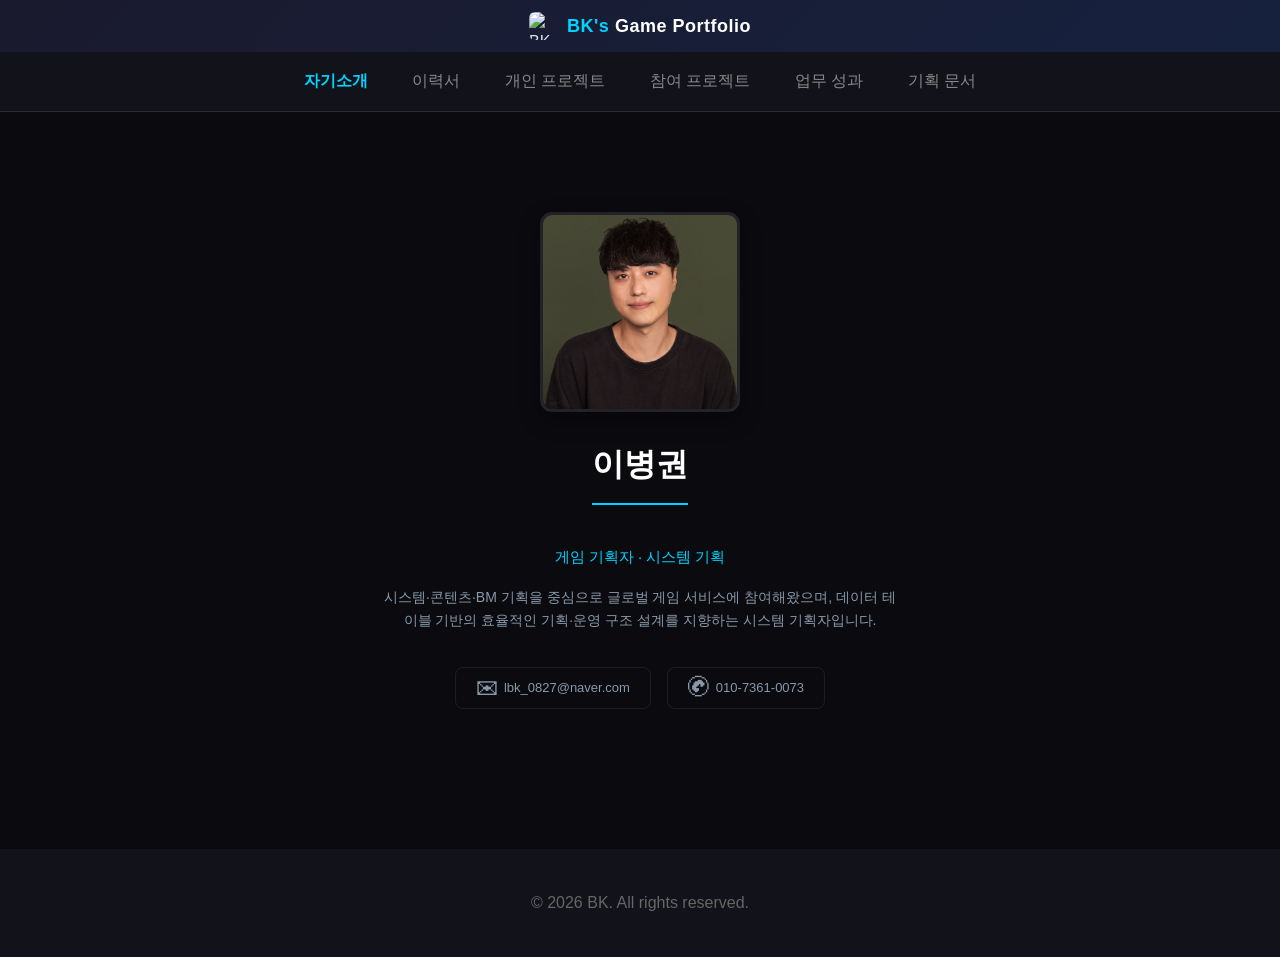
==== index.html @ 5330f6ce "fix: 자기소개 태그라인에서 영역 확장 표현 제거 Co-Authored-By: Claude Opus 5 <noreply@anthropic.com> Claude-Session: h" ====
﻿<!DOCTYPE html>
<html lang="ko">
<head>
    <meta charset="UTF-8">
    <meta name="viewport" content="width=device-width, initial-scale=1.0">
    <title>BK - Game Designer</title>
    <link rel="stylesheet" href="style.css?v=20260805-1">
</head>
<body>

    <!-- 헤더: 사이트 타이틀 -->
    <header>
        <div class="header-inner">
            <img src="IMG_Profile/Profile.png" alt="BK 로고" class="header-logo">
            <h1><span class="header-accent">BK's</span> Game Portfolio</h1>
        </div>
    </header>

    <!-- 네비게이션: 메뉴 -->
    <nav>
        <a href="#" class="nav-link active" data-page="intro">자기소개</a>
        <a href="#" class="nav-link" data-page="about">이력서</a>
        <a href="#" class="nav-link" data-page="personal-projects">개인 프로젝트</a>
        <a href="#" class="nav-link" data-page="projects">참여 프로젝트</a>
        <a href="#" class="nav-link" data-page="highlights">업무 성과</a>
        <a href="#" class="nav-link" data-page="documents">기획 문서</a>
    </nav>

    <!-- 메인 콘텐츠 영역 -->
    <main>

        <!-- 자기소개 페이지 -->
        <section id="intro" class="page active">

            <div class="intro-minimal">
                <img src="IMG_Profile/MyPic.png" alt="이병권 프로필 사진" class="intro-profile-img">
                <h2 class="intro-name">이병권</h2>
                <p class="intro-title">게임 기획자 · 시스템 기획</p>
                <p class="intro-tagline">시스템·콘텐츠·BM 기획을 중심으로 글로벌 게임 서비스에 참여해왔으며, 데이터 테이블 기반의 효율적인 기획·운영 구조 설계를 지향하는 시스템 기획자입니다.</p>

                <div class="intro-contact">
                    <a href="mailto:lbk_0827@naver.com" class="intro-contact-btn">
                        <span class="intro-contact-icon">✉</span> lbk_0827@naver.com
                    </a>
                    <a href="tel:010-7361-0073" class="intro-contact-btn">
                        <span class="intro-contact-icon">✆</span> 010-7361-0073
                    </a>
                </div>
            </div>

        </section>

        <!-- 이력서 페이지 -->
        <section id="about" class="page">
            <h2>이력서</h2>

            <!-- 개인 정보 -->
            <h3 class="section-sub-title" style="margin-top: 0;">개인 정보</h3>
            <div class="about-info">
                <div class="about-info-left">
                    <img src="IMG_Profile/MyPic.png" alt="BK 프로필 사진" class="about-profile-img">
                </div>
                <div class="about-info-right">
                    <div class="info-item">
                        <span class="info-label">이름</span>
                        <span class="info-value">이병권 (Lee Byungkwon)</span>
                    </div>
                    <div class="info-item">
                        <span class="info-label">주소</span>
                        <span class="info-value">서울시</span>
                    </div>
                    <div class="info-item">
                        <span class="info-label">좌우명</span>
                        <span class="info-value">자등명법등명 (自燈明法燈明)</span>
                    </div>
                    <div class="info-item">
                        <span class="info-label">취미</span>
                        <span class="info-value">게임 · 만화 보기 · 바이브 코딩</span>
                    </div>
                    <div class="info-item">
                        <span class="info-label">병역</span>
                        <span class="info-value">최전방 GOP</span>
                    </div>
                </div>
            </div>

            <!-- 경력 사항 -->
            <h3 class="section-sub-title">경력 사항</h3>
            <p class="career-total">총 경력 &nbsp;|&nbsp; <span id="careerYM"></span></p>

            <div class="timeline">
                <div class="timeline-item">
                    <div class="timeline-layout">
                        <div class="timeline-logo-wrap">
                            <img src="IMG_Logo/Logo_DoubleUGames_transparent.png" alt="더블유게임즈 로고" class="company-logo">
                        </div>
                        <div class="timeline-content">
                            <div class="timeline-header">
                                <span class="timeline-company">더블유게임즈</span>
                                <span class="timeline-role">시스템 기획자</span>
                                <span class="timeline-dept">신규 게임 제작본부 제1그룹 기획1팀</span>
                            </div>
                            <div class="timeline-meta">
                                <span class="timeline-period" id="wgamesRange">2022. 04. ~ 현재</span>
                                <span class="timeline-duration" id="wgamesYM"></span>
                            </div>
                        </div>
                    </div>
                    <div class="timeline-duties">
                        <span class="duty-tag">시스템 기획</span>
                        <span class="duty-tag">인게임 기획</span>
                        <span class="duty-tag">콘텐츠 기획</span>
                        <span class="duty-tag">BM/상품 기획</span>
                        <span class="duty-tag">지표 분석</span>
                        <span class="duty-tag">바이브 코딩</span>
                    </div>
                    <ul class="timeline-projects">
                        <li><strong>Bash Fiesta</strong> &nbsp;·&nbsp; 2026. 07. &nbsp;·&nbsp; <span class="proj-status-tag">런칭</span> <span class="proj-status-tag is-live">라이브 서비스</span></li>
                        <li><strong>Match Hexa Deck</strong> &nbsp;·&nbsp; 2026. 04. ~ 2026. 05. &nbsp;·&nbsp; <span class="proj-status-tag">런칭</span> <span class="proj-status-tag is-live">라이브 서비스</span></li>
                        <li><strong>Stud Pop: Match & Unbuild</strong> &nbsp;·&nbsp; 2026. 03. ~ 2026. 04. &nbsp;·&nbsp; <span class="proj-status-tag">런칭</span> <span class="proj-status-tag is-live">라이브 서비스</span></li>
                        <li><strong>Dart Away : Balloon Pop Puzzle</strong> &nbsp;·&nbsp; 2026. 02. ~ 2026. 03. &nbsp;·&nbsp; <span class="proj-status-tag">런칭</span> <span class="proj-status-tag is-live">라이브 서비스</span></li>
                        <li><strong>Color Slide Jam / Wood Rush Puzzle</strong> &nbsp;·&nbsp; 2024. 09. ~ 2026. 02. &nbsp;·&nbsp; <span class="proj-status-tag">런칭</span> <span class="proj-status-tag is-live">라이브 서비스</span></li>
                        <li><strong>Bingo Haven</strong> &nbsp;·&nbsp; 2023. 03. ~ 2024. 08. &nbsp;·&nbsp; <span class="proj-status-tag">런칭</span></li>
                        <li><strong>A.I Wars</strong> &nbsp;·&nbsp; 2023. 05. ~ 2023. 08. &nbsp;·&nbsp; <span class="proj-status-tag">런칭</span></li>
                        <li><strong>Spinning In Space</strong> &nbsp;·&nbsp; 2022. 04. ~ 2022. 12. &nbsp;·&nbsp; <span class="proj-status-tag">런칭</span></li>
                    </ul>
                </div>

                <div class="timeline-item">
                    <div class="timeline-layout">
                        <div class="timeline-logo-wrap">
                            <img src="IMG_Logo/Logo_Joycity_transparent.png" alt="조이시티 로고" class="company-logo">
                        </div>
                        <div class="timeline-content">
                            <div class="timeline-header">
                                <span class="timeline-company">조이시티</span>
                                <span class="timeline-role">사업 PM</span>
                                <span class="timeline-dept">3on3 프리스타일 사업본부 PM팀</span>
                            </div>
                            <div class="timeline-meta">
                                <span class="timeline-period">2020. 10. ~ 2022. 04.</span>
                                <span class="timeline-duration">1년 6개월</span>
                            </div>
                        </div>
                    </div>
                    <div class="timeline-duties">
                        <span class="duty-tag">BM/상품 기획</span>
                        <span class="duty-tag">콘텐츠 기획</span>
                        <span class="duty-tag">경제 밸런스</span>
                        <span class="duty-tag">지표 분석</span>
                        <span class="duty-tag">KPI 관리</span>
                    </div>
                    <ul class="timeline-projects">
                        <li><strong>3on3 FreeStyle</strong> &nbsp;·&nbsp; 2020. 10. ~ 2022. 04. &nbsp;·&nbsp; <span class="proj-status-tag is-live">라이브 서비스</span></li>
                    </ul>
                </div>
            </div>

            <!-- 학력 -->
            <h3 class="section-sub-title">학력</h3>
            <table class="edu-table">
                <thead>
                    <tr><th>학교명</th><th>전공 / 학과</th><th>구분</th></tr>
                </thead>
                <tbody>
                    <tr><td>Lanna International School (태국)</td><td>—</td><td>졸업</td></tr>
                    <tr><td>Abbotts College (남아공)</td><td>—</td><td>졸업</td></tr>
                    <tr><td>삼육대학교 (서울)</td><td>영어어문학과</td><td>중퇴</td></tr>
                    <tr><td>국민대학교 (서울)</td><td>정치외교학과</td><td>편입 / 졸업</td></tr>
                </tbody>
            </table>

            <!-- 자격증 & 자기개발 -->
            <div class="two-col">
                <div>
                    <h3 class="section-sub-title">자격증</h3>
                    <ul class="cert-list">
                        <li>
                            <span class="cert-name">무역 영어 1급</span>
                            <span class="cert-org">대한상공회의소 · 2018</span>
                        </li>
                        <li>
                            <span class="cert-name">TOEIC 925</span>
                            <span class="cert-org">ETS · 2019</span>
                        </li>
                    </ul>
                </div>
                <div>
                    <h3 class="section-sub-title">자기개발</h3>
                    <ul class="cert-list">
                        <li>
                            <span class="cert-name">게임 개발 동아리 GUILD</span>
                            <span class="cert-org">2022. 09. ~ 2023. 05.</span>
                        </li>
                        <li>
                            <span class="cert-name">PROJECT-A 기획 / 개발</span>
                            <span class="cert-org">2026. 05. ~ <span id="projectARangeEnd">2026. 07.</span> 현재</span>
                        </li>
                    </ul>
                </div>
            </div>

            <!-- 사용 툴 -->
            <h3 class="section-sub-title">사용 툴</h3>
            <div class="tools-group">
                <div class="tool-category">
                    <span class="tool-cat-label">기획 / 협업</span>
                    <div class="tool-tags">
                        <span class="tool-tag">Confluence</span>
                        <span class="tool-tag">Jira</span>
                        <span class="tool-tag">Notion</span>
                        <span class="tool-tag">Microsoft Office</span>
                    </div>
                </div>
                <div class="tool-category">
                    <span class="tool-cat-label">개발 / 데이터</span>
                    <div class="tool-tags">
                        <span class="tool-tag">Unity</span>
                        <span class="tool-tag">Unreal Engine 4</span>
                        <span class="tool-tag">SQLyog</span>
                        <span class="tool-tag">Visual Studio</span>
                        <span class="tool-tag">Git</span>
                        <span class="tool-tag">Fork</span>
                        <span class="tool-tag">VSCode</span>
                        <span class="tool-tag">Antigravity</span>
                    </div>
                </div>
                <div class="tool-category">
                    <span class="tool-cat-label">디자인</span>
                    <div class="tool-tags">
                        <span class="tool-tag">Photoshop</span>
                        <span class="tool-tag">Figma</span>
                    </div>
                </div>
                <div class="tool-category">
                    <span class="tool-cat-label">A.I.</span>
                    <div class="tool-tags">
                        <span class="tool-tag">Claude Code / Cowork</span>
                        <span class="tool-tag">Gemini CLI</span>
                        <span class="tool-tag">GPT / Codex</span>
                    </div>
                </div>
            </div>

        </section>

        <!-- Personal Projects 페이지 -->
        <section id="personal-projects" class="page">
            <h2>개인 프로젝트 - Project-A</h2>
            <p class="proj-detail-hint">💡 캐릭터, 몬스터, 데이터, 전투 시스템을 직접 설계하고 구현하며 정리한 개인 프로젝트입니다.</p>

            <article class="personal-case">
                <section class="case-hero">
                    <div class="case-hero-copy">
                        <span class="case-eyebrow">개인 사이드 프로젝트</span>
                        <h3>Project-A</h3>
                        <span class="case-copy-label">프로젝트 소개</span>
                        <p>AI를 활용해 Godot 엔진으로 직접 기획·개발하고 있는 덱 빌딩 로그라이크 프로젝트입니다.</p>
                        <span class="case-copy-label">프로젝트 시작 계기</span>
                        <p>덱 빌딩 로그라이크 전투를 직접 만들며 캐릭터·몬스터·전투 시스템 설계를 더 깊이 이해하고자 시작했습니다.</p>
                        <div class="case-credit-list">
                            <p class="case-credit case-credit-plan">기획 : 이병권</p>
                            <p class="case-credit case-credit-dev">개발 : 이병권 / Claude / Codex</p>
                        </div>
                        <div class="case-tags">
                            <span>덱 빌딩 전투</span>
                            <span>캐릭터 기획</span>
                            <span>몬스터 기획</span>
                            <span>전투 기획</span>
                            <span>Godot</span>
                        </div>
                    </div>
                    <div class="case-hero-media case-hero-gallery">
                        <p class="case-gallery-hint">이미지를 클릭하면 확대해서 볼 수 있습니다.</p>
                        <figure>
                            <img src="IMG_Projects/Projecta_0.png" alt="Project-A Godot 엔진 작업 화면">
                            <figcaption>Godot 엔진 작업</figcaption>
                        </figure>
                        <figure>
                            <img src="IMG_Projects/projecta_1.png" alt="Project-A 프로젝트 타이틀 화면">
                            <figcaption>프로젝트 타이틀</figcaption>
                        </figure>
                        <figure>
                            <img src="IMG_Projects/projecta_2.png" alt="Project-A 인게임씬 1">
                            <figcaption>인게임씬 1</figcaption>
                        </figure>
                        <figure>
                            <img src="IMG_Projects/projecta_3.png" alt="Project-A 인게임씬 2">
                            <figcaption>인게임씬 2</figcaption>
                        </figure>
                    </div>
                </section>

                <section class="case-section">
                    <div class="case-section-head">
                        <span class="case-step case-step-play">▶</span>
                        <div>
                            <h3>플레이 영상</h3>
                            <p>직접 개발한 빌드의 실제 전투 장면입니다. 이미지를 클릭하면 확대해서 볼 수 있습니다.</p>
                        </div>
                    </div>
                    <div class="gameplay-grid">
                        <figure class="gameplay-card">
                            <img src="IMG_Projects/GamePlay1.webp?v=2" alt="Project-A 전투 플레이 - 공격 카드로 몬스터에게 피해를 주는 장면">
                            <figcaption>
                                <strong>전투 플레이</strong>
                                <span>공격 카드를 사용해 몬스터에게 피해를 주는 일반 전투 흐름입니다.</span>
                            </figcaption>
                        </figure>
                        <figure class="gameplay-card">
                            <img src="IMG_Projects/GamePlay2.webp?v=2" alt="Project-A 필살기 사용 - 츠키의 RP(분노) 스킬 발동 장면">
                            <figcaption>
                                <strong>필살기 사용</strong>
                                <span>RP(분노)를 소비해 발동하는 츠키의 필살기 연출입니다.</span>
                            </figcaption>
                        </figure>
                    </div>
                </section>

                <section class="case-section">
                    <div class="case-section-head">
                        <span class="case-step">01</span>
                        <div>
                            <h3>진행 작업</h3>
                        </div>
                    </div>
                    <div class="case-grid case-grid-4">
                        <div class="case-info-card case-card-combat">
                            <strong>⚔️ 전투 시스템 설계</strong>
                            <p>드로우, 카드 사용, 캐릭터 행동, 몬스터 행동, 카드 버리기, 필살기, 애니메이션, 승리, 사망 등 전투가 한 흐름으로 이어지도록 구성했습니다.</p>
                        </div>
                        <div class="case-info-card case-card-character">
                            <strong>👤 캐릭터 기획</strong>
                            <p>캐릭터의 콘셉트, 카드 구성, 키워드 등을 기획·구현하여 의도대로 전투가 흘러가는지 확인했습니다.</p>
                        </div>
                        <div class="case-info-card case-card-monster">
                            <strong>👹 몬스터 기획</strong>
                            <p>행동 카운트, 패턴 예고, 전투 노드 진입, 사망 처리까지 몬스터가 전투 안에서 작동하는 기본 구조를 만들었습니다.</p>
                        </div>
                        <div class="case-info-card case-card-data">
                            <strong>🧮 데이터 기반 설계</strong>
                            <p>카드 설명과 실제 효과가 동일한 데이터를 참조하도록 카드, 효과, 조건, 자세 정보를 분리했습니다.</p>
                        </div>
                    </div>
                </section>

                <section class="case-section">
                    <div class="case-section-head">
                        <span class="case-step">02</span>
                        <div>
                            <h3>캐릭터 기획 : <span class="tsuki-title-name">츠키</span></h3>
                            <p>츠키는 <strong class="stance-text moon">월영</strong>과 <strong class="stance-text sun">참월</strong> 자세를 오가며 안정적인 운영과 공격적인 마무리 사이를 선택하는 카드형 전투 캐릭터입니다.</p>
                            <p>츠키는 레퍼런스 게임 카오스 제로 나이트메어에서 가장 인상 깊었던 하이데마리의 분위기와 매력을 오마주하되, 전용 스킬을 새로 기획·제작해 차별화한 캐릭터입니다.</p>
                        </div>
                    </div>

                    <div class="character-sheet">
                        <aside class="character-portrait-card">
                            <span class="character-name">츠키</span>
                            <img src="IMG_Projects/ProjectA/tsuki_portrait.png" alt="츠키 캐릭터 일러스트">
                        </aside>

                        <div class="character-sheet-main">
                            <div class="character-profile-card">
                                <div class="profile-line">
                                    <span class="profile-label">전투 역할</span>
                                    <strong>자세 전환형 공격/운용 캐릭터</strong>
                                </div>
                                <p><span class="stance-text moon">월영</span>과 <span class="stance-text sun">참월</span>을 오가며 패를 안정적으로 돌릴지, 추가 타격으로 몰아칠지 계속 선택하게 만드는 캐릭터입니다.</p>
                                <div class="profile-tags">
                                    <span>자세 전환</span>
                                    <span class="tag-moon">월영</span>
                                    <span class="tag-sun">참월</span>
                                    <span>보존</span>
                                    <span>다단히트</span>
                                    <span>덱 순환</span>
                                </div>
                            </div>

                            <div class="stance-panel compact">
                                <div class="stance-card moon">
                                    <span class="stance-name">월영</span>
                                    <p>방어와 카드 생성에 강해 다음 턴 선택지를 넓혀 주는 자세입니다.</p>
                                </div>
                                <div class="stance-card sun">
                                    <span class="stance-name">참월</span>
                                    <p>추가 타격과 피해 증가로 공격 템포를 끌어올리는 자세입니다.</p>
                                </div>
                            </div>

                            <div class="design-note-grid">
                                <div class="design-note">
                                    <strong>설계 의도</strong>
                                    <p>같은 카드라도 현재 자세에 따라 쓰임이 달라지게 했습니다. 손패를 바로 쓰는 데서 끝나지 않고, 다음 자세와 다음 턴까지 함께 보게 만들고 싶었습니다.</p>
                                </div>
                                <div class="design-note">
                                    <strong>운용 흐름</strong>
                                    <p><span class="stance-text moon">월영</span>으로 버티며 준비하고, 자세를 바꾼 뒤 <span class="stance-text sun">참월</span>에서 추가 타격과 피해 증가로 마무리하는 흐름을 의도했습니다.</p>
                                </div>
                            </div>
                        </div>
                    </div>

                    <div class="card-sheet-block">
                        <div class="card-sheet-header">
                            <h4 class="case-mini-title">츠키 카드 구성</h4>
                            <p>모든 카드는 월영/참월 키워드를 함께 가지고 있으며, 현재 자세에 따라 더 두드러지는 효과가 달라집니다.</p>
                        </div>
                        <div class="tsuki-card-detail-grid">
                            <div class="tsuki-card-detail">
                                <img src="IMG_Projects/ProjectA/tsuki_crescent_slash.png" alt="초승 베기 카드">
                                <span class="card-cost-badge">비용 1</span>
                                <div class="card-detail-body">
                                    <div class="card-detail-head">
                                        <strong>초승 베기</strong>
                                        <span>공격 · 월영 · 참월</span>
                                    </div>
                                    <div class="card-text-block">
                                        <p>피해 100%.</p>
                                        <p><span class="stance-text moon">[월영]</span> 실드 40%.</p>
                                        <p><span class="stance-text sun">[참월]</span> 피해 +50%.</p>
                                    </div>
                                    <p class="card-design-intent"><strong>기획 의도</strong>기본 공격 카드입니다. 월영에서는 생존을 챙기고, 참월에서는 피해량을 더하여 자세 차이를 바로 느낄 수 있도록 했습니다.</p>
                                </div>
                            </div>
                            <div class="tsuki-card-detail">
                                <img src="IMG_Projects/ProjectA/tsuki_halfmoon_combo.png" alt="반월 연격 카드">
                                <span class="card-cost-badge">비용 2</span>
                                <div class="card-detail-body">
                                    <div class="card-detail-head">
                                        <strong>반월 연격</strong>
                                        <span>공격 · 월영 · 참월</span>
                                    </div>
                                    <div class="card-text-block">
                                        <p>피해 100% x2.</p>
                                        <p><span class="stance-text moon">[월영]</span> 자세 변경 카드 1장 생성.</p>
                                        <p><span class="stance-text sun">[참월]</span> 이번 턴 자세를 변경했다면 피해 +30%.</p>
                                    </div>
                                    <p class="card-design-intent"><strong>기획 의도</strong>자세를 바꾼 뒤 공격하는 플레이를 보상하는 연계 카드입니다. 월영에서는 전환 수단을 만들고, 참월에서는 조건부 피해 증가로 콤보가 완성되는 느낌을 주고자 했습니다.</p>
                                </div>
                            </div>
                            <div class="tsuki-card-detail">
                                <img src="IMG_Projects/ProjectA/tsuki_flow_guard.png" alt="흐름 막기 카드">
                                <span class="card-cost-badge">비용 1</span>
                                <div class="card-detail-body">
                                    <div class="card-detail-head">
                                        <strong>흐름 막기</strong>
                                        <span>기술 · 월영 · 참월</span>
                                    </div>
                                    <div class="card-text-block">
                                        <p>실드 100%.</p>
                                        <p><span class="stance-text moon">[월영]</span> 카드 1장 뽑기.</p>
                                        <p><span class="stance-text sun">[참월]</span> 이번 턴 공격 피해 +20%.</p>
                                    </div>
                                    <p class="card-design-intent"><strong>기획 의도</strong>적 공격을 받아내는 수비 카드입니다. 월영에서는 패 순환으로, 참월에서는 공격 버프로 이어지도록 했습니다.</p>
                                </div>
                            </div>
                            <div class="tsuki-card-detail">
                                <img src="IMG_Projects/ProjectA/tsuki_stance_shift.png" alt="자세 변경 카드">
                                <span class="card-cost-badge">비용 0</span>
                                <div class="card-detail-body">
                                    <div class="card-detail-head">
                                        <strong>자세 변경</strong>
                                        <span>기술 · 보존 · 회수 2 · 월영 · 참월</span>
                                    </div>
                                    <div class="card-text-block">
                                        <p>[보존 / 회수 2] 반대 자세로 변경.</p>
                                        <p><span class="stance-text moon">[월영]</span> 자세 유지 : 매 턴 카드 1장 뽑기.</p>
                                        <p><span class="stance-text sun">[참월]</span> 자세 유지 : 공격 피해 +25%.</p>
                                    </div>
                                    <p class="card-design-intent"><strong>기획 의도</strong>츠키 덱의 중심이 되는 카드입니다. 보존과 회수 2를 통해 필요한 순간까지 손패에 남겨 두었다가 자세를 바꾸고, 그 전환 자체가 운영이냐 공격이냐를 가르는 판단이 되도록 했습니다.</p>
                                </div>
                            </div>
                            <div class="tsuki-card-detail">
                                <img src="IMG_Projects/ProjectA/tsuki_afterimage_thrust.png" alt="달 가르기 카드">
                                <span class="card-cost-badge">비용 1</span>
                                <div class="card-detail-body">
                                    <div class="card-detail-head">
                                        <strong>달 가르기</strong>
                                        <span>공격 · 월영 · 참월</span>
                                    </div>
                                    <div class="card-text-block">
                                        <p>피해 80% x2.</p>
                                        <p><span class="stance-text moon">[월영]</span> 자세 변경 카드 1장 생성.</p>
                                        <p><span class="stance-text sun">[참월]</span> 피해 80%를 1회 추가.</p>
                                    </div>
                                    <p class="card-design-intent"><strong>기획 의도</strong>기본은 안정적인 2회 타격 카드로 두었습니다. 월영에서는 다음 자세 전환을 준비하고, 참월에서는 바로 타격 수를 늘려 공격 자세의 고점을 보여줍니다.</p>
                                </div>
                            </div>
                            <div class="tsuki-card-detail">
                                <img src="IMG_Projects/ProjectA/tsuki_breath_reset.png" alt="숨 고르기 카드">
                                <span class="card-cost-badge">비용 0</span>
                                <div class="card-detail-body">
                                    <div class="card-detail-head">
                                        <strong>숨 고르기</strong>
                                        <span>기술 · 월영 · 참월</span>
                                    </div>
                                    <div class="card-text-block">
                                        <p>카드 2장 뽑기.</p>
                                        <p><span class="stance-text moon">[월영]</span> 실드 40%.</p>
                                        <p><span class="stance-text sun">[참월]</span> 행동 포인트 1 획득.</p>
                                    </div>
                                    <p class="card-design-intent"><strong>기획 의도</strong>패가 막혔을 때 다시 선택지를 열어 주는 순환 카드입니다. 월영에서는 안정성을 보태고, 참월에서는 추가 행동으로 이어져 현재 자세에 맞는 회복감을 줍니다.</p>
                                </div>
                            </div>
                            <div class="tsuki-card-detail">
                                <img src="IMG_Projects/ProjectA/tsuki_rupture_cleave.png" alt="파열참 카드">
                                <span class="card-cost-badge">비용 2</span>
                                <div class="card-detail-body">
                                    <div class="card-detail-head">
                                        <strong>파열참</strong>
                                        <span>공격 · 월영 · 참월</span>
                                    </div>
                                    <div class="card-text-block">
                                        <p>모든 적 피해 120%.</p>
                                        <p><span class="stance-text moon">[월영]</span> 실드 60%.</p>
                                        <p><span class="stance-text sun">[참월]</span> 1회 추가 타격.</p>
                                    </div>
                                    <p class="card-design-intent"><strong>기획 의도</strong>다수 적 상황에서 전투 흐름을 정리하는 광역 카드입니다. 월영에서는 위험을 줄이며 쓰고, 참월에서는 추가 타격으로 마무리 성능을 높입니다.</p>
                                </div>
                            </div>
                        </div>
                    </div>

                    <div class="motion-preview-block">
                        <div class="card-sheet-header">
                            <h4 class="case-mini-title">츠키 액션 프리뷰</h4>
                        </div>
                        <div class="motion-preview-grid">
                            <figure class="motion-preview-card">
                                <img src="IMG_Projects/ProjectA/tsuki_idle.webp" alt="츠키 Idle 모션">
                                <figcaption>
                                    <strong>Idle</strong>
                                    <span>전투 대기 모션입니다. 플레이어가 카드를 읽고 다음 행동을 고르는 시간을 방해하지 않도록 움직임을 작게 잡았습니다.</span>
                                </figcaption>
                            </figure>
                            <figure class="motion-preview-card">
                                <img src="IMG_Projects/ProjectA/tsuki_attack.webp" alt="츠키 Attack 모션">
                                <figcaption>
                                    <strong>Attack</strong>
                                    <span>공격 카드에 쓰는 짧은 베기 모션입니다. 발도 느낌을 주기 위해 타이밍을 짧게 가져갔습니다.</span>
                                </figcaption>
                            </figure>
                            <figure class="motion-preview-card">
                                <img src="IMG_Projects/ProjectA/tsuki_dead.webp" alt="츠키 Dead 모션">
                                <figcaption>
                                    <strong>Dead</strong>
                                    <span>전투 실패를 보여주는 모션입니다.</span>
                                </figcaption>
                            </figure>
                            <figure class="motion-preview-card">
                                <img src="IMG_Projects/ProjectA/tsuki_run.gif" alt="츠키 Run 모션">
                                <figcaption>
                                    <strong>Run</strong>
                                    <span>목표에게 접근하거나 위치를 바꿀 때 쓰는 이동 모션입니다.</span>
                                </figcaption>
                            </figure>
                            <figure class="motion-preview-card feature">
                                <img src="IMG_Projects/ProjectA/tsuki_five_slash_moon_vfx.webp" alt="츠키 Five Slash와 Moon Slash VFX 합성 연출">
                                <figcaption>
                                    <strong>Moon Slash</strong>
                                    <span>필살기의 폭발력을 보여주는 합성 연출입니다. 다단히트 모션과 광역 VFX를 겹쳐, 강하게 공격하는 느낌을 강조했습니다.</span>
                                </figcaption>
                            </figure>
                            <figure class="motion-preview-card feature recording">
                                <img src="IMG_Projects/ProjectA/tsuki_sonic_boom_attack.webp" alt="츠키 Sonic Boom 연출">
                                <figcaption>
                                    <strong>Sonic Boom</strong>
                                    <span>몬스터에게 빠르게 접근해 공격 후 복귀하는 모션/연출입니다. 빠른 전투감을 제공하기 위해 적용했습니다.</span>
                                </figcaption>
                            </figure>
                        </div>
                    </div>
                </section>

                <section class="case-section">
                    <div class="case-section-head">
                        <span class="case-step">03</span>
                        <div>
                            <h3>몬스터 기획</h3>
                            <p>카드와 자원을 어떤 순서로 사용할지 판단하도록 기획했습니다. 일반 몬스터는 공격, 방어, 상태 이상의 기본 대응을 학습시키고, 엘리트와 보스는 특수 기술, 강화, 방어, HP 분기 패턴을 통해 우선순위와 마무리 타이밍을 고민하도록 설계했습니다.</p>
                        </div>
                    </div>

                    <div class="monster-case">
                        <div class="monster-visual">
                            <img src="IMG_Projects/ProjectA/mire_imp_spritesheet.png" alt="Mire Imp 몬스터 스프라이트 시트">
                        </div>
                        <div class="monster-notes">
                            <div class="case-info-card">
                                <strong>행동 카운트 기반 패턴</strong>
                                <p>몬스터의 다음 행동과 남은 카운트를 UI에 보여주고, 플레이어가 방어할지 공격할지, 자세를 바꿀지 미리 판단하게 했습니다.</p>
                            </div>
                            <div class="case-info-card">
                                <strong>몬스터 역할 분화</strong>
                                <p>기본 공격, 방어, 강화, 지속 피해, 동결, 서포터, 보스 분기처럼 몬스터마다 다른 압박 방식을 부여해 전투마다 우선순위 판단이 달라지도록 했습니다.</p>
                            </div>
                            <div class="case-info-card">
                                <strong>인카운터 변주 설계</strong>
                                <p>같은 몬스터라도 시작 행동, 행동 카운트, 등장 위치, 체력/공격 배율을 다르게 설정해 전투 노드마다 다른 압박을 줄 수 있도록 구성했습니다.</p>
                            </div>
                        </div>
                    </div>

                    <div class="monster-roster-block">
                        <h4 class="case-mini-title">몬스터 리스트</h4>
                        <div class="monster-roster-grid">
                            <article class="monster-role-card">
                                <div class="monster-portrait-panel">
                                    <div class="monster-title-row">
                                        <strong>마이어 임프</strong>
                                        <span class="monster-grade">일반</span>
                                    </div>
                                    <img src="IMG_Projects/ProjectA/mire_imp_portrait.webp?v=fullbody3" alt="마이어 임프 포트레이트">
                                    <div class="monster-tag-list">
                                        <span class="monster-tag">일반 공격</span>
                                        <span class="monster-tag">일반 방어</span>
                                        <span class="monster-tag">행동 카운트 감소</span>
                                        <span class="monster-tag">온 보딩</span>
                                    </div>
                                </div>
                                <div class="monster-card-body">
                                    <dl class="monster-skill-list">
                                        <div><dt>휘두르기</dt><dd>기본 공격입니다.</dd></div>
                                        <div><dt>웅크리기</dt><dd>자신에게 방어도를 부여합니다.</dd></div>
                                        <div><dt>낄낄대기</dt><dd>다른 몬스터의 행동 카운트를 1 감소시킵니다.</dd></div>
                                    </dl>
                                    <div class="monster-intent">
                                        <strong class="monster-intent-label">기획 의도</strong>
                                        <span>공격과 방어를 번갈아 보여주며 전투 UI와 행동 카운트 읽기를 학습시키는 일반 몬스터입니다.</span>
                                    </div>
                                </div>
                            </article>
                            <article class="monster-role-card">
                                <div class="monster-portrait-panel">
                                    <div class="monster-title-row">
                                        <strong>늪 추적자</strong>
                                        <span class="monster-grade">일반</span>
                                    </div>
                                    <img src="IMG_Projects/ProjectA/bog_stalker_portrait.webp?v=fullbody2" alt="늪 추적자 포트레이트">
                                    <div class="monster-tag-list">
                                        <span class="monster-tag">피해 강화</span>
                                        <span class="monster-tag">지속 피해</span>
                                    </div>
                                </div>
                                <div class="monster-card-body">
                                    <dl class="monster-skill-list">
                                        <div><dt>늪독 바르기</dt><dd>자신의 다음 공격에 [고통] 1을 추가합니다.</dd></div>
                                        <div><dt>찌르기</dt><dd>기본 공격입니다.</dd></div>
                                        <div><dt>잠복 기습</dt><dd>더 강한 공격을 합니다.</dd></div>
                                    </dl>
                                    <div class="monster-intent">
                                        <strong class="monster-intent-label">기획 의도</strong>
                                        <span>지속 피해를 예고한 뒤 기본 공격과 강한 공격으로 압박해, 방어뿐 아니라 상태 이상 대응까지 고려하게 만드는 일반 몬스터입니다.</span>
                                    </div>
                                </div>
                            </article>
                            <article class="monster-role-card">
                                <div class="monster-portrait-panel">
                                    <div class="monster-title-row">
                                        <strong>뼈 크롤러</strong>
                                        <span class="monster-grade">일반</span>
                                    </div>
                                    <img src="IMG_Projects/ProjectA/bone_crawler_portrait.webp?v=fullbody" alt="뼈 크롤러 포트레이트">
                                    <div class="monster-tag-list">
                                        <span class="monster-tag">강한 공격력</span>
                                        <span class="monster-tag">방어</span>
                                    </div>
                                </div>
                                <div class="monster-card-body">
                                    <dl class="monster-skill-list">
                                        <div><dt>해골 강타</dt><dd>강한 선공 공격입니다.</dd></div>
                                        <div><dt>뼈 재조립</dt><dd>자신에게 방어도를 부여합니다.</dd></div>
                                        <div><dt>금 간 뼈</dt><dd>자신의 다음 공격 피해를 강화합니다.</dd></div>
                                    </dl>
                                    <div class="monster-intent">
                                        <strong class="monster-intent-label">기획 의도</strong>
                                        <span>강한 공격력과 방어력을 동시에 지닌 일반 몬스터입니다. 방치하면 큰 피해를 줄 수 있어, 플레이어가 우선 제거 대상을 판단하도록 만듭니다.</span>
                                    </div>
                                </div>
                            </article>
                            <article class="monster-role-card">
                                <div class="monster-portrait-panel">
                                    <div class="monster-title-row">
                                        <strong>무덤 크롤러</strong>
                                        <span class="monster-grade">일반</span>
                                    </div>
                                    <img src="IMG_Projects/ProjectA/gravebound_crawler_portrait.webp?v=fullbody2" alt="무덤 크롤러 포트레이트">
                                    <div class="monster-tag-list">
                                        <span class="monster-tag">높은 방어력</span>
                                        <span class="monster-tag">높은 체력</span>
                                        <span class="monster-tag">장기전</span>
                                    </div>
                                </div>
                                <div class="monster-card-body">
                                    <dl class="monster-skill-list">
                                        <div><dt>흙 갑옷</dt><dd>자신에게 높은 방어도를 부여합니다.</dd></div>
                                        <div><dt>무덤 물어뜯기</dt><dd>기본 공격입니다.</dd></div>
                                        <div><dt>망자의 강골</dt><dd>자신의 다음 공격 피해를 강화합니다.</dd></div>
                                    </dl>
                                    <div class="monster-intent">
                                        <strong class="monster-intent-label">기획 의도</strong>
                                        <span>높은 체력과 방어력으로 플레이어의 공격을 버티며, 시간이 지날수록 강화된 공격으로 압박하는 일반 몬스터입니다. 플레이어가 장기전 리스크를 의식하고 공격 집중 타이밍을 판단하도록 만듭니다.</span>
                                    </div>
                                </div>
                            </article>
                            <article class="monster-role-card">
                                <div class="monster-portrait-panel">
                                    <div class="monster-title-row">
                                        <strong>프로스트 레버넌트</strong>
                                        <span class="monster-grade elite">엘리트</span>
                                    </div>
                                    <img src="IMG_Projects/ProjectA/frost_revenant_portrait.webp?v=fullbody2" alt="프로스트 레버넌트 포트레이트">
                                    <div class="monster-tag-list">
                                        <span class="monster-tag">동결</span>
                                        <span class="monster-tag">강한 공격력</span>
                                        <span class="monster-tag">높은 방어력</span>
                                    </div>
                                </div>
                                <div class="monster-card-body">
                                    <dl class="monster-skill-list">
                                        <div><dt>사기</dt><dd>자신의 다음 공격 피해를 강화합니다.</dd></div>
                                        <div><dt>얼음 칼날</dt><dd>기본 공격입니다. 피격 대상에게 [얼음 결정] 1개를 부여하며, [얼음 결정]이 3개가 되면 대상은 1턴 동안 [동결] 상태가 됩니다.</dd></div>
                                        <div><dt>얼음 갑옷</dt><dd>자신에게 높은 방어도를 부여합니다.</dd></div>
                                    </dl>
                                    <div class="monster-intent">
                                        <strong class="monster-intent-label">기획 의도</strong>
                                        <span>강한 공격력과 [동결] 누적 위협을 함께 지닌 엘리트 몬스터입니다. 플레이어가 단순히 피해를 막는 것뿐 아니라, 상태 이상이 완성되기 전에 공격 집중 또는 방어 전환을 판단하도록 만듭니다.</span>
                                    </div>
                                </div>
                            </article>
                            <article class="monster-role-card">
                                <div class="monster-portrait-panel">
                                    <div class="monster-title-row">
                                        <strong>왕관 시종</strong>
                                        <span class="monster-grade elite">엘리트</span>
                                    </div>
                                    <img src="IMG_Projects/ProjectA/crown_acolyte_portrait.webp?v=fullbody" alt="왕관 시종 포트레이트">
                                    <div class="monster-tag-list">
                                        <span class="monster-tag">서포터</span>
                                    </div>
                                </div>
                                <div class="monster-card-body">
                                    <dl class="monster-skill-list">
                                        <div><dt>단죄 선포</dt><dd>다른 몬스터의 공격력을 증가시킵니다.</dd></div>
                                        <div><dt>심판의 일격</dt><dd>기본 공격입니다.</dd></div>
                                        <div><dt>깊은 신앙</dt><dd>다른 몬스터를 회복시킵니다.</dd></div>
                                    </dl>
                                    <div class="monster-intent">
                                        <strong class="monster-intent-label">기획 의도</strong>
                                        <span>다른 몬스터를 강화하거나 회복시키는 서포터형 몬스터입니다. 방치하면 적 전체의 피해량과 생존력이 올라가므로, 플레이어가 공격 대상 우선순위를 빠르게 판단하도록 만듭니다.</span>
                                    </div>
                                </div>
                            </article>
                            <article class="monster-role-card boss">
                                <div class="monster-portrait-panel">
                                    <div class="monster-title-row">
                                        <strong>심연 왕관 수호자</strong>
                                        <span class="monster-grade boss">보스</span>
                                    </div>
                                    <img src="IMG_Projects/ProjectA/abyssal_crown_guardian_portrait.webp?v=fullbody" alt="심연 왕관 수호자 포트레이트">
                                    <div class="monster-tag-list">
                                        <span class="monster-tag">보스</span>
                                        <span class="monster-tag">HP 분기</span>
                                        <span class="monster-tag">카드 흡수</span>
                                    </div>
                                </div>
                                <div class="monster-card-body">
                                    <dl class="monster-skill-list">
                                        <div><dt>왕관 분쇄</dt><dd>강한 공격입니다.</dd></div>
                                        <div><dt>왕관 방벽</dt><dd>자신에게 높은 실드를 부여합니다.</dd></div>
                                        <div><dt>왕관의 권능</dt><dd>다음 공격 피해를 강화합니다.</dd></div>
                                        <div><dt>심연의 칙령</dt><dd>가장 강한 공격입니다.</dd></div>
                                        <div><dt>심연 수호</dt><dd>강한 공격 이후 자신에게 실드를 부여합니다.</dd></div>
                                        <div><dt>카드 흡수</dt><dd>Player의 카드를 흡수해 체력을 회복합니다.</dd></div>
                                    </dl>
                                    <dl class="monster-branch-list">
                                        <div><dt>HP 70% 이하</dt><dd>한 번만 왕관의 권능 단계로 전환해 강화 공격 흐름을 앞당깁니다.</dd></div>
                                        <div><dt>HP 40% 이하</dt><dd>한 번만 심연의 칙령 단계로 전환해, 마무리를 서두를지 방어 자원을 남길지 판단하게 만듭니다.</dd></div>
                                    </dl>
                                    <div class="monster-intent">
                                        <strong class="monster-intent-label">기획 의도</strong>
                                        <span>방어, 강화, 강공격이 긴 주기로 이어지는 보스입니다. 플레이어가 HP 분기 이후 달라지는 공격 타이밍을 읽고, 방어 카드 보존과 공격 집중 시점을 종합적으로 판단하도록 만듭니다.</span>
                                    </div>
                                </div>
                            </article>
                        </div>
                    </div>

                </section>

                <section class="case-section">
                    <div class="case-section-head">
                        <span class="case-step">04</span>
                        <div>
                            <h3>데이터 테이블</h3>
                            <p>캐릭터 카드, 효과, RP, 몬스터 행동, 패턴, 조건 분기를 실제 전투 데이터와 연결해 정리했습니다.</p>
                        </div>
                    </div>

                    <div class="data-design-block character-data-block">
                        <h4 class="case-mini-title">캐릭터 데이터 작업 구조</h4>
                        <div class="data-relation-map" aria-label="캐릭터 데이터 테이블 관계도">
                            <div class="relation-node primary">
                                <strong>CharacterStats</strong>
                                <span>캐릭터 본체</span>
                            </div>
                            <div class="relation-branches">
                                <div class="relation-node">
                                    <strong>CharacterCards</strong>
                                    <span>카드 구성</span>
                                </div>
                            </div>
                            <div class="relation-branches">
                                <div class="relation-node">
                                    <strong>CardEffectRows</strong>
                                    <span>카드 효과 행</span>
                                </div>
                                <div class="relation-node">
                                    <strong>CardEffects</strong>
                                    <span>키워드 설명</span>
                                </div>
                            </div>
                            <div class="relation-branches">
                                <div class="relation-node">
                                    <strong>CharacterRPSettings</strong>
                                    <span>RP 획득 규칙</span>
                                </div>
                                <div class="relation-node">
                                    <strong>CharacterRPSkills</strong>
                                    <span>필살기 데이터</span>
                                </div>
                            </div>
                        </div>

                        <div class="data-table-docs">
                            <section class="data-table-card">
                                <h5>4-1. CharacterStats</h5>
                                <p>캐릭터의 기본 전투 스탯과 전투 시작 자원을 관리하는 캐릭터 기준 테이블.</p>
                                <div class="data-table-wrap">
                                    <table class="spec-table">
                                        <thead><tr><th>컬럼</th><th>데이터</th><th>내용</th></tr></thead>
                                        <tbody>
                                            <tr><td>ID</td><td>key,int,origin</td><td>캐릭터를 구분하는 유니크 키 값. 예: tsuki</td></tr>
                                            <tr><td>DisplayName</td><td>string</td><td>전투 UI와 캐릭터 카드에 노출되는 이름. 예: 츠키</td></tr>
                                            <tr><td>MaxHP</td><td>int</td><td>캐릭터의 기본 최대 체력. 예: 100</td></tr>
                                            <tr><td>AttackPower</td><td>int</td><td>공격 카드 피해 산식에 사용되는 기준 공격력. 예: 150</td></tr>
                                            <tr><td>DefensePower</td><td>int</td><td>실드와 방어 산식에 사용되는 기준 방어력. 예: 50</td></tr>
                                            <tr><td>StartingEnergy</td><td>int</td><td>전투 시작 시 보유하는 행동 포인트. 예: 3</td></tr>
                                            <tr><td>CritRate</td><td>float</td><td>기본 치명타 확률. 예: 0.05</td></tr>
                                            <tr><td>CritDamage</td><td>float</td><td>치명타 피해 배율. 예: 1.5</td></tr>
                                        </tbody>
                                    </table>
                                </div>
                            </section>

                            <section class="data-table-card">
                                <h5>4-2. CharacterCards</h5>
                                <p>캐릭터 카드의 기본 정보, 비용, 카드 타입, 출력 텍스트를 관리하는 기준 테이블.</p>
                                <div class="data-table-wrap">
                                    <table class="spec-table">
                                        <thead><tr><th>컬럼</th><th>데이터</th><th>내용</th></tr></thead>
                                        <tbody>
                                            <tr><td>CardKey</td><td>key,int,origin</td><td>캐릭터와 카드를 함께 구분하는 유니크 키 값. 예: tsuki/stance_shift</td></tr>
                                            <tr><td>Character</td><td>key,string</td><td>카드를 사용할 캐릭터 키. CharacterStats.ID를 참조. 예: tsuki</td></tr>
                                            <tr><td>ID</td><td>key,string</td><td>캐릭터 안에서 카드를 구분하는 내부 ID. 예: crescent_slash, halfmoon_combo</td></tr>
                                            <tr><td>DisplayName</td><td>string</td><td>전투 UI와 카드 이미지에 노출되는 카드 이름.</td></tr>
                                            <tr><td>Cost</td><td>int</td><td>카드 사용에 필요한 행동 포인트. 예: 자세 변경은 0, 반월 연격은 2</td></tr>
                                            <tr><td>CardType</td><td>enum</td><td>카드 분류. attack 또는 skill을 입력.</td></tr>
                                            <tr><td>MotionAnimation</td><td>string</td><td>카드 사용 시 재생할 캐릭터 애니메이션. 예: Attack, Idle</td></tr>
                                            <tr><td>TextTemplate</td><td>string</td><td>카드 설명 템플릿. CardEffectRows의 TextArgIndex와 연결해 수치를 치환.</td></tr>
                                            <tr><td>Keywords</td><td>string[]</td><td>카드에 붙는 키워드 목록. 예: 보존, 회수 2, 월영, 참월</td></tr>
                                        </tbody>
                                    </table>
                                </div>
                            </section>

                            <section class="data-table-card">
                                <h5>4-3. CardEffectRows</h5>
                                <p>카드 한 장 안에 들어가는 개별 효과, 발동 조건, 자세별 분기를 관리하는 효과 행 테이블.</p>
                                <div class="data-table-wrap">
                                    <table class="spec-table">
                                        <thead><tr><th>컬럼</th><th>데이터</th><th>내용</th></tr></thead>
                                        <tbody>
                                            <tr><td>ID</td><td>key,int,origin</td><td>효과 행을 구분하는 유니크 키 값. 예: tsuki_stance_shift_sun_buff</td></tr>
                                            <tr><td>CardKey</td><td>key,string</td><td>CharacterCards.CardKey를 참조해 효과가 붙을 카드를 지정.</td></tr>
                                            <tr><td>Trigger</td><td>enum</td><td>효과 발동 시점. on_play, on_stance 등을 입력.</td></tr>
                                            <tr><td>Stance</td><td>enum/null</td><td>자세 조건. 공통 효과는 null, 자세별 효과는 월영 또는 참월을 입력.</td></tr>
                                            <tr><td>EffectType</td><td>enum</td><td>효과 종류. damage, shield, draw, buff, stance_change, add_card_to_hand 등.</td></tr>
                                            <tr><td>Target</td><td>enum/null</td><td>효과 대상. enemy, all_enemies, self 등을 입력.</td></tr>
                                            <tr><td>Percent / Amount</td><td>int/null</td><td>피해, 실드, 드로우, 행동 포인트 등 효과 수치.</td></tr>
                                            <tr><td>Condition</td><td>string/null</td><td>조건부 효과 설명. 예: 이번 턴 자세 변경 여부 확인.</td></tr>
                                            <tr><td>TextArgIndex</td><td>int</td><td>CharacterCards.TextTemplate의 {n} 위치에 들어갈 수치 인덱스.</td></tr>
                                        </tbody>
                                    </table>
                                </div>
                            </section>

                            <section class="data-table-card">
                                <h5>4-4. CardEffects</h5>
                                <p>카드 키워드의 의미와 카테고리를 관리하는 키워드 설명 테이블.</p>
                                <div class="data-table-wrap">
                                    <table class="spec-table">
                                        <thead><tr><th>컬럼</th><th>데이터</th><th>내용</th></tr></thead>
                                        <tbody>
                                            <tr><td>Keyword</td><td>key,int,origin</td><td>키워드 이름. CharacterCards.Keywords에서 참조. 예: 보존, 회수</td></tr>
                                            <tr><td>Category</td><td>enum/string</td><td>키워드 분류. 카드사용, 이로운 등으로 구분.</td></tr>
                                            <tr><td>Description</td><td>string</td><td>키워드의 실제 규칙 설명. 예: 보존은 턴 종료 시 버려지지 않음.</td></tr>
                                        </tbody>
                                    </table>
                                </div>
                            </section>

                            <section class="data-table-card">
                                <h5>4-5. CharacterRPSettings</h5>
                                <p>캐릭터별 RP 최대치와 획득 규칙을 관리하는 필살기 자원 테이블.</p>
                                <div class="data-table-wrap">
                                    <table class="spec-table">
                                        <thead><tr><th>컬럼</th><th>데이터</th><th>내용</th></tr></thead>
                                        <tbody>
                                            <tr><td>Character</td><td>key,int,origin</td><td>RP 규칙을 적용할 캐릭터 키. CharacterStats.ID를 참조. 예: tsuki</td></tr>
                                            <tr><td>MaxRP</td><td>float</td><td>보유 가능한 최대 RP. 츠키는 7.</td></tr>
                                            <tr><td>StartingRP</td><td>float</td><td>전투 시작 시 보유 RP. 츠키는 3.</td></tr>
                                            <tr><td>RPPerEnemyKill</td><td>float</td><td>적 처치 시 획득하는 RP.</td></tr>
                                            <tr><td>RPPerActionPoint</td><td>float</td><td>행동 포인트 사용량에 따라 획득하는 RP.</td></tr>
                                            <tr><td>RPPerEndTurn</td><td>float</td><td>턴 종료 시 획득하는 RP.</td></tr>
                                        </tbody>
                                    </table>
                                </div>
                            </section>

                            <section class="data-table-card">
                                <h5>4-6. CharacterRPSkills</h5>
                                <p>RP를 소비해 사용하는 캐릭터 필살기와 연출 정보를 관리하는 테이블.</p>
                                <div class="data-table-wrap">
                                    <table class="spec-table">
                                        <thead><tr><th>컬럼</th><th>데이터</th><th>내용</th></tr></thead>
                                        <tbody>
                                            <tr><td>ID</td><td>key,int,origin</td><td>필살기 ID. 예: moon_slash</td></tr>
                                            <tr><td>Character</td><td>key,string</td><td>필살기를 사용할 캐릭터 키. CharacterStats.ID를 참조. 예: tsuki</td></tr>
                                            <tr><td>DisplayName</td><td>string</td><td>전투 UI에 표시되는 필살기 이름. 예: 달빛 베기</td></tr>
                                            <tr><td>RPCost</td><td>float</td><td>필살기 사용에 필요한 RP 비용.</td></tr>
                                            <tr><td>DamagePercent</td><td>float</td><td>타격 1회당 피해 배율.</td></tr>
                                            <tr><td>HitCount</td><td>int</td><td>필살기 타격 횟수. Moon Slash는 5회 타격.</td></tr>
                                            <tr><td>Target</td><td>enum</td><td>공격 대상. 예: all_enemies</td></tr>
                                            <tr><td>MotionAnimation / VFXID</td><td>string</td><td>필살기 모션과 VFX 리소스 연결 키.</td></tr>
                                        </tbody>
                                    </table>
                                </div>
                            </section>
                        </div>
                    </div>

                    <div class="data-design-block">
                        <h4 class="case-mini-title">몬스터 데이터 작업 구조</h4>
                        <div class="data-relation-map" aria-label="몬스터 데이터 테이블 관계도">
                            <div class="relation-node primary">
                                <strong>MonsterDefinitions</strong>
                                <span>몬스터 본체</span>
                            </div>
                            <div class="relation-branches">
                                <div class="relation-node">
                                    <strong>MonsterCombatStats</strong>
                                    <span>체급 참조</span>
                                </div>
                                <div class="relation-node">
                                    <strong>MonsterPatterns</strong>
                                    <span>기본 패턴 참조</span>
                                </div>
                            </div>
                            <div class="relation-branches">
                                <div class="relation-node">
                                    <strong>MonsterActions</strong>
                                    <span>패턴 단계별 행동</span>
                                </div>
                                <div class="relation-node">
                                    <strong>MonsterRules</strong>
                                    <span>HP 조건 분기</span>
                                </div>
                            </div>
                            <div class="relation-node endpoint">
                                <strong>MonsterEncounters</strong>
                                <span>전투 배치와 시작 단계</span>
                            </div>
                        </div>

                        <div class="data-table-docs">
                            <section class="data-table-card">
                                <h5>4-7. MonsterDefinitions</h5>
                                <p>몬스터의 표시 정보, 씬, 기본 스탯/패턴 연결을 관리하는 기준 테이블.</p>
                                <div class="data-table-wrap">
                                    <table class="spec-table">
                                        <thead><tr><th>컬럼</th><th>데이터</th><th>내용</th></tr></thead>
                                        <tbody>
                                            <tr><td>MonsterID</td><td>key,int,origin</td><td>몬스터를 구분하는 유니크 키 값. 예: mire_imp, frost_revenant</td></tr>
                                            <tr><td>DisplayName</td><td>string</td><td>전투 UI에 노출되는 몬스터 이름.</td></tr>
                                            <tr><td>StatsID</td><td>key,string</td><td>MonsterCombatStats.StatsID를 참조해 체급 데이터를 연결.</td></tr>
                                            <tr><td>DefaultPatternID</td><td>key,string</td><td>MonsterPatterns.PatternID를 참조해 기본 행동 루프를 연결.</td></tr>
                                            <tr><td>ScenePath</td><td>string</td><td>Godot에서 로드할 몬스터 씬 경로. 예: res://scenes/monster/monster_mire_imp.tscn</td></tr>
                                            <tr><td>DesignerNote</td><td>string</td><td>몬스터의 기획 역할과 운용 의도를 기록.</td></tr>
                                        </tbody>
                                    </table>
                                </div>
                            </section>

                            <section class="data-table-card">
                                <h5>4-8. MonsterCombatStats</h5>
                                <p>몬스터의 기본 체력, 공격력, 방어력을 관리하는 밸런싱 테이블.</p>
                                <div class="data-table-wrap">
                                    <table class="spec-table">
                                        <thead><tr><th>컬럼</th><th>데이터</th><th>내용</th></tr></thead>
                                        <tbody>
                                            <tr><td>StatsID</td><td>key,int,origin</td><td>스탯 묶음을 구분하는 유니크 키 값. MonsterDefinitions.StatsID에서 참조.</td></tr>
                                            <tr><td>MaxHP</td><td>int</td><td>몬스터의 최대 체력. 예: 심연 왕관 수호자 2500</td></tr>
                                            <tr><td>Attack</td><td>int</td><td>공격 행동의 기준 공격력. AttackPercent 계열 행동의 산식 기준값.</td></tr>
                                            <tr><td>Defense</td><td>int</td><td>방어 행동의 기준 방어력. DefensePercent 계열 행동의 산식 기준값.</td></tr>
                                            <tr><td>DesignerNote</td><td>string</td><td>스탯 배분 의도. 예: 엘리트 내구 확보, 온보딩용 낮은 방어 등.</td></tr>
                                        </tbody>
                                    </table>
                                </div>
                            </section>

                            <section class="data-table-card">
                                <h5>4-9. MonsterActions</h5>
                                <p>몬스터가 사용할 수 있는 공격, 방어, 버프, 특수 행동을 정의하는 액션 테이블.</p>
                                <div class="data-table-wrap">
                                    <table class="spec-table">
                                        <thead><tr><th>컬럼</th><th>데이터</th><th>내용</th></tr></thead>
                                        <tbody>
                                            <tr><td>ActionID</td><td>key,int,origin</td><td>행동을 구분하는 유니크 키 값. MonsterPatterns.ActionID에서 참조.</td></tr>
                                            <tr><td>DisplayName</td><td>string</td><td>전투 예고 UI에 표시되는 기술명. 예: 해골 강타, 심연 선고</td></tr>
                                            <tr><td>ActionType</td><td>enum</td><td>행동 분류. attack, defense, buff, skill 중 하나를 입력.</td></tr>
                                            <tr><td>TargetType</td><td>enum</td><td>대상 분류. player 또는 self를 입력.</td></tr>
                                            <tr><td>PowerType</td><td>enum</td><td>수치 산식 타입. attack_percent, defense_percent, flat, count_delta 등.</td></tr>
                                            <tr><td>PowerValue</td><td>int</td><td>행동 수치. 예: judgement는 attack_percent 180, mire_imp_giggle은 count_delta -1</td></tr>
                                            <tr><td>IconLabel</td><td>string</td><td>전투 예고 아이콘 라벨. 예: ATK, DEF, BUF, SKL</td></tr>
                                        </tbody>
                                    </table>
                                </div>
                            </section>

                            <section class="data-table-card">
                                <h5>4-10. MonsterPatterns</h5>
                                <p>행동 순서, 행동 카운트, 다음 단계 이동을 관리하는 패턴 테이블.</p>
                                <div class="data-table-wrap">
                                    <table class="spec-table">
                                        <thead><tr><th>컬럼</th><th>데이터</th><th>내용</th></tr></thead>
                                        <tbody>
                                            <tr><td>PatternStepID</td><td>key,int,origin</td><td>패턴 단계 행을 구분하는 유니크 키 값.</td></tr>
                                            <tr><td>PatternID</td><td>key,string</td><td>동일 몬스터의 패턴 묶음 키. MonsterDefinitions.DefaultPatternID에서 참조.</td></tr>
                                            <tr><td>StepID</td><td>key,string</td><td>패턴 안에서 현재 단계를 구분하는 키. 예: start, after_swing, after_armor</td></tr>
                                            <tr><td>ActionID</td><td>key,string</td><td>MonsterActions.ActionID를 참조해 해당 단계에서 사용할 행동을 연결.</td></tr>
                                            <tr><td>ActionCount</td><td>int</td><td>행동 발동까지 남은 카운트. 짧을수록 대응 시간이 줄어듦.</td></tr>
                                            <tr><td>NextStepID</td><td>key,string</td><td>행동 처리 후 이동할 다음 StepID.</td></tr>
                                            <tr><td>Note</td><td>string</td><td>패턴 단계의 기획 메모. 예: 공격 후 방어를 보여줌, 강공격 전 빈틈 등.</td></tr>
                                        </tbody>
                                    </table>
                                </div>
                            </section>

                            <section class="data-table-card">
                                <h5>4-11. MonsterRules</h5>
                                <p>HP 조건 등으로 패턴 단계를 바꾸는 분기 규칙 테이블.</p>
                                <div class="data-table-wrap">
                                    <table class="spec-table">
                                        <thead><tr><th>컬럼</th><th>데이터</th><th>내용</th></tr></thead>
                                        <tbody>
                                            <tr><td>RuleID</td><td>key,int,origin</td><td>규칙을 구분하는 유니크 키 값.</td></tr>
                                            <tr><td>PatternID</td><td>key,string</td><td>분기를 적용할 패턴 묶음 키. MonsterPatterns.PatternID와 연결.</td></tr>
                                            <tr><td>TriggerType</td><td>enum</td><td>분기 조건 타입. 현재는 hp_below_ratio를 사용.</td></tr>
                                            <tr><td>TriggerValue</td><td>float</td><td>조건 수치. 예: 0.5는 HP 50% 이하를 의미.</td></tr>
                                            <tr><td>SetStepID</td><td>key,string</td><td>조건 만족 시 이동할 PatternStep. 예: giggle, after_ice_blade</td></tr>
                                            <tr><td>Priority</td><td>int</td><td>여러 규칙이 동시에 성립할 때 적용 우선순위.</td></tr>
                                        </tbody>
                                    </table>
                                </div>
                            </section>

                            <section class="data-table-card">
                                <h5>4-12. MonsterEncounters</h5>
                                <p>전투 노드에 등장할 몬스터, 시작 패턴 단계, 위치와 배율을 배치하는 인카운터 테이블.</p>
                                <div class="data-table-wrap">
                                    <table class="spec-table">
                                        <thead><tr><th>컬럼</th><th>데이터</th><th>내용</th></tr></thead>
                                        <tbody>
                                            <tr><td>EncounterID</td><td>key,int,origin</td><td>전투 구성을 구분하는 유니크 키 값. 예: enc_mire_imp_4</td></tr>
                                            <tr><td>SlotID</td><td>int</td><td>같은 인카운터 안에서 몬스터 배치 순서를 구분.</td></tr>
                                            <tr><td>MonsterID</td><td>key,string</td><td>MonsterDefinitions.MonsterID를 참조해 등장 몬스터를 지정.</td></tr>
                                            <tr><td>StartStepID</td><td>key,string</td><td>전투 시작 시 사용할 패턴 단계. 같은 몬스터도 시작 행동을 다르게 배치 가능.</td></tr>
                                            <tr><td>PositionX / Y</td><td>int</td><td>전투 화면 내 몬스터 배치 좌표.</td></tr>
                                            <tr><td>HPMultiplier</td><td>float</td><td>해당 인카운터에서 체력 배율을 조정.</td></tr>
                                            <tr><td>AttackMultiplier</td><td>float</td><td>해당 인카운터에서 공격 배율을 조정.</td></tr>
                                        </tbody>
                                    </table>
                                </div>
                            </section>
                        </div>
                    </div>
                </section>
            </article>
        </section>

        <!-- Projects 페이지 -->
        <section id="projects" class="page">
            <h2>참여 프로젝트</h2>
            <p class="proj-detail-hint">💡 카드를 클릭하면 프로젝트의 상세 정보를 확인할 수 있습니다.</p>

            <!-- 더블유게임즈 -->
            <div class="proj-company-header">
                <img src="IMG_Logo/Logo_DoubleUGames_transparent.png" alt="더블유게임즈 로고" class="proj-company-logo">
                <span class="proj-company-name">더블유게임즈</span>
            </div>

            <div class="proj-grid">
                <div class="proj-card" data-project-id="bash-fiesta" role="button" tabindex="0" aria-label="Bash Fiesta 상세 보기">
                    <div class="proj-thumbnail">
                        <img src="IMG_Projects/BashFiesta_card.png" alt="Bash Fiesta" class="proj-thumb-img">
                    </div>
                    <div class="proj-info">
                        <h3 class="proj-title">Bash Fiesta</h3>
                        <div class="proj-meta">
                            <span class="proj-tag tag-ai">바이브 코딩</span>
                            <span class="proj-tag tag-genre">캐주얼 / 퍼즐</span>
                            <span class="proj-tag tag-global">글로벌 서비스</span>
                            <span class="proj-tag tag-platform">iOS / AOS</span>
                            <span class="proj-tag tag-engine">Unity</span>
                        </div>
                        <p class="proj-period">2026. 07. ~ 2026. 07.</p>
                        <div class="proj-contrib">
                            <span class="proj-contrib-title">주요 업무</span>
                            <ul class="proj-contrib-list">
                                <li>인게임 기획/개발 <span class="proj-detail">▸ 코어(캔 넘어뜨리기 3D 물리 퍼즐)와 대포·로켓·미사일 등 기믹, 부스터 시스템을 기획하고 바이브 코딩으로 직접 구현</span></li>
                                <li>레벨 에디터 / 스테이지 기획/개발 <span class="proj-detail">▸ AI 기반 레벨 에디터 기획·개발, 레벨 밸런스</span></li>
                                <li>콘텐츠 기획/개발 <span class="proj-detail">▸ 연승 콘텐츠, 컨티뉴 시스템, 튜토리얼</span></li>
                                <li>BM/상점 기획/개발 <span class="proj-detail">▸ 상점, 페일 오퍼, 부스터 패키지 상품</span></li>
                                <li>출시 준비 <span class="proj-detail">▸ 7개국어 현지화, Firebase·AppsFlyer 지표 연동, 빌드</span></li>
                            </ul>
                        </div>
                        <div class="proj-contrib">
                            <span class="proj-contrib-title">업무 성과</span>
                            <ul class="proj-contrib-list">
                                <li>출시 후 목표 KPI 달성 <span class="proj-achievement-detail">▸ Facebook D1 리텐션 58% / AppLovin D1 리텐션 62% 달성 (목표 D1 리텐션 = 50%)</span></li>
                                <li>AI 레벨 에디터 구축 <span class="proj-achievement-detail">▸ 대량 레벨 생산 체계를 마련해 스테이지 500여 종 제작·검증</span></li>
                                <li>3D 물리 엔진 기반 게임 첫 기획·개발·출시 <span class="proj-achievement-detail">▸ 기획부터 개발·출시까지 전 과정을 직접 경험</span></li>
                            </ul>
                        </div>
                    </div>
                </div>

                <div class="proj-card" data-project-id="match-hexa-deck" role="button" tabindex="0" aria-label="Match Hexa Deck 상세 보기">
                    <div class="proj-thumbnail">
                        <img src="IMG_Projects/Match Hexa Deck_1.webp" alt="Match Hexa Deck" class="proj-thumb-img" style="object-position: center 42%;">
                    </div>
                    <div class="proj-info">
                        <h3 class="proj-title">Match Hexa Deck</h3>
                        <div class="proj-meta">
                            <span class="proj-tag tag-ai">바이브 코딩</span>
                            <span class="proj-tag tag-genre">캐주얼 / 퍼즐</span>
                            <span class="proj-tag tag-global">글로벌 서비스</span>
                            <span class="proj-tag tag-platform">iOS / AOS</span>
                            <span class="proj-tag tag-engine">Unity</span>
                        </div>
                        <p class="proj-period">2026. 04. ~ 2026. 05.</p>
                        <div class="proj-contrib">
                            <span class="proj-contrib-title">주요 업무</span>
                            <ul class="proj-contrib-list">
                                <li>인게임 기획/개발 <span class="proj-detail">▸ 헥사 퍼즐 코어 로직, 조작, 클리어/실패 조건 기획·구현</span></li>
                                <li>레벨 에디터 / 스테이지 기획/개발 <span class="proj-detail">▸ 스테이지 제작 도구와 레벨 구성 규칙 설계</span></li>
                                <li>UI/UX 기획/개발 <span class="proj-detail">▸ 인게임 UI, 팝업, 연출, 사운드/VFX 적용</span></li>
                                <li>출시 준비 <span class="proj-detail">▸ 빌드, 로컬라이제이션, 성능 최적화 작업</span></li>
                            </ul>
                        </div>
                        <div class="proj-contrib">
                            <span class="proj-contrib-title">업무 성과</span>
                            <ul class="proj-contrib-list">
                                <li>헥사 보드 퍼즐 코어 로직 구현 <span class="proj-achievement-detail">▸ 매칭, 조작, 클리어/실패 조건을 실제 플레이 가능한 형태로 완성</span></li>
                                <li>레벨 제작 도구 및 구성 규칙 설계 <span class="proj-achievement-detail">▸ 반복 제작 가능한 스테이지 제작 기반 마련</span></li>
                            </ul>
                        </div>
                    </div>
                </div>

                <div class="proj-card" data-project-id="stud-pop" role="button" tabindex="0" aria-label="Stud Pop 상세 보기">
                    <div class="proj-thumbnail">
                        <img src="IMG_Projects/stud_0.webp" alt="Stud Pop: Match & Unbuild" class="proj-thumb-img">
                    </div>
                    <div class="proj-info">
                        <h3 class="proj-title">Stud Pop: Match & Unbuild</h3>
                        <div class="proj-meta">
                            <span class="proj-tag tag-ai">바이브 코딩</span>
                            <span class="proj-tag tag-genre">캐주얼 / 퍼즐</span>
                            <span class="proj-tag tag-global">글로벌 서비스</span>
                            <span class="proj-tag tag-platform">iOS / AOS</span>
                            <span class="proj-tag tag-engine">Unity</span>
                        </div>
                        <p class="proj-period">2026. 03. ~ 2026. 04.</p>
                        <div class="proj-contrib">
                            <span class="proj-contrib-title">주요 업무</span>
                            <ul class="proj-contrib-list">
                                <li>인게임 기획/개발 <span class="proj-detail">▸ 코어 로직(블록 탭/컬러 매칭), 기믹, 카메라 조작, 블록 투명화</span></li>
                                <li>부스터 시스템 기획/개발 <span class="proj-detail">▸ 부스터 아이템 3종, 엑스트라 상자, 부스터 해금/구매</span></li>
                                <li>레벨 에디터 / 스테이지 기획/개발 <span class="proj-detail">▸ 에디터 기획·개발, 스테이지 100종 제작</span></li>
                                <li>UI/UX 기획/개발 <span class="proj-detail">▸ 인게임 UI, 팝업, 로비 연출, 사운드/VFX/햅틱</span></li>
                                <li>출시 준비 <span class="proj-detail">▸ 로컬라이제이션, 튜토리얼, 광고 연동, 성능 최적화, 빌드</span></li>
                            </ul>
                        </div>
                        <div class="proj-contrib">
                            <span class="proj-contrib-title">업무 성과</span>
                            <ul class="proj-contrib-list">
                                <li>레벨 에디터 구축 및 스테이지 100종 제작 <span class="proj-achievement-detail">▸ 3D 퍼즐 스테이지 제작 환경 마련</span></li>
                                <li>3D 퍼즐 코어 로직 직접 구현 <span class="proj-achievement-detail">▸ 블록 매칭, 카메라 조작, 기믹 처리 범위 확장</span></li>
                            </ul>
                        </div>
                    </div>
                </div>

                <div class="proj-card" data-project-id="dart-away" role="button" tabindex="0" aria-label="Dart Away 상세 보기">
                    <div class="proj-thumbnail">
                        <img src="IMG_Projects/DartAway.jpg" alt="Dart Away" class="proj-thumb-img">
                    </div>
                    <div class="proj-info">
                        <h3 class="proj-title">Dart Away : Balloon Pop Puzzle</h3>
                        <div class="proj-meta">
                            <span class="proj-tag tag-ai">바이브 코딩</span>
                            <span class="proj-tag tag-genre">캐주얼 / 퍼즐</span>
                            <span class="proj-tag tag-global">글로벌 서비스</span>
                            <span class="proj-tag tag-platform">iOS / AOS</span>
                            <span class="proj-tag tag-engine">Unity</span>
                        </div>
                        <p class="proj-period">2026. 02. ~ 2026. 03.</p>
                        <div class="proj-contrib">
                            <span class="proj-contrib-title">주요 업무</span>
                            <ul class="proj-contrib-list">
                                <li>인게임 기획/개발 <span class="proj-detail">▸ 코어 로직, 화살표 시스템, 부스터, 바스켓/버퍼 시스템</span></li>
                                <li>레벨 에디터 / 스테이지 기획/개발 <span class="proj-detail">▸ 에디터 기획·개발, 스테이지 1,000종 제작</span></li>
                                <li>UI/UX 기획/개발 <span class="proj-detail">▸ 팝업, 인게임 연출, 사운드/햅틱</span></li>
                                <li>BM/상품 기획/개발 <span class="proj-detail">▸ 상점, 결제, 광고 시스템 연동</span></li>
                                <li>출시 준비 <span class="proj-detail">▸ 로컬라이제이션, 튜토리얼, 성능 최적화, 빌드</span></li>
                            </ul>
                        </div>
                        <div class="proj-contrib">
                            <span class="proj-contrib-title">업무 성과</span>
                            <ul class="proj-contrib-list">
                                <li>기획자 겸 코더(Coder)로 바이브 코딩 진행 <span class="proj-achievement-detail">▸ 4주 만에 완성/출시</span></li>
                            </ul>
                        </div>
                    </div>
                </div>

                <div class="proj-card" data-project-id="color-slide-jam" role="button" tabindex="0" aria-label="Color Slide Jam / Wood Rush Puzzle 상세 보기">
                    <div class="proj-thumbnail proj-thumbnail-split">
                        <img src="IMG_Projects/ColorSlideJam.jpg" alt="Color Slide Jam" class="proj-thumb-half">
                        <img src="IMG_Projects/WoodRushPuzzle.jpg" alt="Wood Rush Puzzle" class="proj-thumb-half">
                    </div>
                    <div class="proj-info">
                        <h3 class="proj-title">Color Slide Jam / Wood Rush Puzzle</h3>
                        <div class="proj-meta">
                            <span class="proj-tag tag-genre">캐주얼 / 퍼즐</span>
                            <span class="proj-tag tag-global">글로벌 서비스</span>
                            <span class="proj-tag tag-platform">iOS / AOS</span>
                            <span class="proj-tag tag-engine">Unity</span>
                        </div>
                        <p class="proj-period">2024. 09. ~ 2026. 02.</p>
                        <div class="proj-contrib">
                            <span class="proj-contrib-title">주요 업무</span>
                            <ul class="proj-contrib-list">
                                <li>인게임 기획 <span class="proj-detail">▸ 플로우, 조작, 성공/실패 로직, 스테이지, 타이머, 기믹</span></li>
                                <li>시스템 기획 <span class="proj-detail">▸ 업데이트, 하트 충전, 계정 삭제, 평점 유도, 광고</span></li>
                                <li>콘텐츠 기획 <span class="proj-detail">▸ 데일리 챌린지, 신규 사용자 미션, 피냐타 파티, 튜토리얼, 레벨</span></li>
                                <li>밸런스 기획 <span class="proj-detail">▸ 재화/아이템</span></li>
                                <li>BM/상점 <span class="proj-detail">▸ 패키지, 실패 오퍼</span></li>
                            </ul>
                        </div>
                        <div class="proj-contrib">
                            <span class="proj-contrib-title">업무 성과</span>
                            <ul class="proj-contrib-list">
                                <li>기믹 32종 기획·적용 <span class="proj-achievement-detail">▸ Fail Bundle 하반기 판매량 3.3만 건, 매출 16만 USD</span></li>
                                <li>스테이지 약 300종 제작·검증 <span class="proj-achievement-detail">▸ D7 25.9% 달성 (전분기 대비 약 40%↑), D28 15.42% 달성 (9월 8.77% 대비 약 75%↑)</span></li>
                                <li>기믹 상호작용 통합 가이드 구축 <span class="proj-achievement-detail">▸ 유관 부서 커뮤니케이션 비용 최소화</span></li>
                            </ul>
                        </div>
                    </div>
                </div>

                <div class="proj-card" data-project-id="bingo-haven" role="button" tabindex="0" aria-label="Bingo Haven 상세 보기">
                    <div class="proj-thumbnail">
                        <img src="IMG_Projects/BingoHaven.jpg" alt="Bingo Haven" class="proj-thumb-img">
                    </div>
                    <div class="proj-info">
                        <h3 class="proj-title">Bingo Haven</h3>
                        <div class="proj-meta">
                            <span class="proj-tag tag-genre">캐주얼 / 소셜 빙고 / 하우징</span>
                            <span class="proj-tag tag-global">글로벌 서비스</span>
                            <span class="proj-tag tag-platform">iOS / AOS</span>
                            <span class="proj-tag tag-engine">Unity</span>
                        </div>
                        <p class="proj-period">2023. 03. ~ 2024. 08.</p>
                        <div class="proj-contrib">
                            <span class="proj-contrib-title">주요 업무</span>
                            <ul class="proj-contrib-list">
                                <li>인게임 기획 <span class="proj-detail">▸ 가디언 스킬</span></li>
                                <li>시스템 기획 <span class="proj-detail">▸ 상점, 재화 자동 생산, 퀘스트, 출석부</span></li>
                                <li>콘텐츠 기획 <span class="proj-detail">▸ 하우징, 신규 가디언, 가디언 스킬 14종, 튜토리얼, 가이드 미션, 미니 게임</span></li>
                                <li>BM/상품 기획 <span class="proj-detail">▸ 첫 결제 상품, 멤버십</span></li>
                            </ul>
                        </div>
                        <div class="proj-contrib">
                            <span class="proj-contrib-title">업무 성과</span>
                            <ul class="proj-contrib-list">
                                <li>비동기식 스킬 시스템 설계 <span class="proj-achievement-detail">▸ 실시간 대전 스킬 딜레이 이슈 해결</span></li>
                            </ul>
                        </div>
                    </div>
                </div>

                <div class="proj-card" data-project-id="ai-wars" role="button" tabindex="0" aria-label="A.I Wars 상세 보기">
                    <div class="proj-thumbnail">
                        <img src="IMG_Projects/AIWars.webp" alt="A.I Wars" class="proj-thumb-img">
                    </div>
                    <div class="proj-info">
                        <h3 class="proj-title">A.I Wars</h3>
                        <div class="proj-meta">
                            <span class="proj-tag tag-genre">캐주얼 / RPG</span>
                            <span class="proj-tag tag-global">글로벌 서비스</span>
                            <span class="proj-tag tag-platform">iOS / AOS</span>
                            <span class="proj-tag tag-engine">Unity</span>
                        </div>
                        <p class="proj-period">2023. 05. ~ 2023. 08.</p>
                        <div class="proj-contrib">
                            <span class="proj-contrib-title">주요 업무</span>
                            <ul class="proj-contrib-list">
                                <li>인게임 기획 <span class="proj-detail">▸ 조작, 패링, 아이템, 전투 로직, 몬스터, 히트박스</span></li>
                                <li>시스템 기획 <span class="proj-detail">▸ 플레이 모드, 레벨 에디터, 레벨 성공/실패</span></li>
                                <li>레벨 밸런스 <span class="proj-detail">▸ 클래식, 보스, 산성비, 하이 스코어 모드 4종</span></li>
                                <li>데이터 테이블 설계 <span class="proj-detail">▸ 전 시스템 데이터 테이블 설계</span></li>
                            </ul>
                        </div>
                        <div class="proj-contrib">
                            <span class="proj-contrib-title">업무 성과</span>
                            <ul class="proj-contrib-list">
                                <li>메타 콘텐츠 기획 지원 <span class="proj-achievement-detail">▸ 타 본부 프로젝트의 정식 출시 일정 준수에 기여</span></li>
                            </ul>
                        </div>
                    </div>
                </div>

                <div class="proj-card" data-project-id="spinning-in-space" role="button" tabindex="0" aria-label="Spinning In Space 상세 보기">
                    <div class="proj-thumbnail">
                        <img src="IMG_Projects/SpinningInSpace.jpg" alt="Spinning In Space" class="proj-thumb-img">
                    </div>
                    <div class="proj-info">
                        <h3 class="proj-title">Spinning In Space</h3>
                        <div class="proj-meta">
                            <span class="proj-tag tag-genre">캐주얼 / 어드벤처 / 소셜 카지노</span>
                            <span class="proj-tag tag-global">글로벌 서비스</span>
                            <span class="proj-tag tag-platform">iOS / AOS</span>
                            <span class="proj-tag tag-engine">Unity</span>
                        </div>
                        <p class="proj-period">2022. 04. ~ 2022. 12.</p>
                        <div class="proj-contrib">
                            <span class="proj-contrib-title">주요 업무</span>
                            <ul class="proj-contrib-list">
                                <li>데이터 테이블 기획/관리 <span class="proj-detail">▸ 커스터마이징 시스템, 데이터 변경 트래킹 문서</span></li>
                                <li>튜토리얼 기획 <span class="proj-detail">▸ 강제/동적 튜토리얼, 튜토리얼 데이터 테이블 설계</span></li>
                                <li>콘텐츠 / 시스템 기획 <span class="proj-detail">▸ 공지사항 팝업, 우편함, 카드 트레이딩, 데일리 보너스</span></li>
                                <li>해외 팀 커뮤니케이션 <span class="proj-detail">▸ DDI 영문 커뮤니케이션</span></li>
                            </ul>
                        </div>
                        <div class="proj-contrib">
                            <span class="proj-contrib-title">업무 성과</span>
                            <ul class="proj-contrib-list">
                                <li>데이터 테이블 트래킹 문서 구축 <span class="proj-achievement-detail">▸ 업무 효율 50%↑</span></li>
                            </ul>
                        </div>
                    </div>
                </div>
            </div>

            <!-- 조이시티 -->
            <div class="proj-company-header">
                <img src="IMG_Logo/Logo_Joycity_transparent.png" alt="조이시티 로고" class="proj-company-logo">
                <span class="proj-company-name">조이시티</span>
            </div>

            <div class="proj-grid">
                <div class="proj-card" data-project-id="3on3-freestyle" role="button" tabindex="0" aria-label="3on3 FreeStyle 상세 보기">
                    <div class="proj-thumbnail">
                        <img src="IMG_Projects/3on3FreeStyle.jpeg" alt="3on3 FreeStyle" class="proj-thumb-img">
                    </div>
                    <div class="proj-info">
                        <h3 class="proj-title">3on3 FreeStyle</h3>
                        <div class="proj-meta">
                            <span class="proj-tag tag-genre">캐주얼 / 스포츠 / 경쟁</span>
                            <span class="proj-tag tag-global">글로벌 서비스</span>
                            <span class="proj-tag tag-platform">PS / Xbox / STEAM</span>
                            <span class="proj-tag tag-engine">Unreal Engine 4</span>
                        </div>
                        <p class="proj-period">2020. 10. ~ 2022. 04.</p>
                        <div class="proj-contrib">
                            <span class="proj-contrib-title">주요 업무</span>
                            <ul class="proj-contrib-list">
                                <li>상품 / BM 기획 <span class="proj-detail">▸ 챌린지 캠프, 시즌 패스, 데일리/주간/월간 팩, 할인 프로모션</span></li>
                                <li>콘텐츠 / 이벤트 기획 <span class="proj-detail">▸ 신규 코스튬, 시즌 이벤트, 운영 이벤트, 웹 이벤트, DLC 콘텐츠</span></li>
                                <li>지표 분석 <span class="proj-detail">▸ DAU/매출/PU 모니터링, 일간·주간·월간 KPI 리포트</span></li>
                                <li>외부 협업 <span class="proj-detail">▸ SONY 글로벌 PS 스토어 프로모션</span></li>
                                <li>커뮤니케이션 <span class="proj-detail">▸ 유관 부서 협업 창구, 업데이트 일정 조율 및 QA·배포 관리</span></li>
                            </ul>
                        </div>
                        <div class="proj-contrib">
                            <span class="proj-contrib-title">업무 성과</span>
                            <ul class="proj-contrib-list">
                                <li>SONY 협업 PS 스토어 마케팅 <span class="proj-achievement-detail">▸ 신규 유저 +15%, 복귀 유저 +34%, 매출 36%↑</span></li>
                                <li>DLC 보상 구조 개선 <span class="proj-achievement-detail">▸ 챌린지 캠프 시리즈 중 역대 최고 매출 달성</span></li>
                                <li>아이템 판매 방식 개선 <span class="proj-achievement-detail">▸ 펫 뽑기 매출 +150%↑, 능력 카드 매출 +40%↑</span></li>
                                <li>운영 이벤트를 통한 매출 방어 <span class="proj-achievement-detail">▸ 캐릭터 DLC 매출 +57%↑, 포인트 DLC 매출 +15%↑</span></li>
                            </ul>
                        </div>
                    </div>
                </div>
            </div>

        </section>

        <!-- Documents 페이지 -->
        <section id="documents" class="page">
            <h2>기획 문서</h2>
            <p class="proj-detail-hint">💡 문서를 클릭하면 기획서를 확인할 수 있습니다.</p>
            <div class="doc-disclaimer">
                <p>※ 본 자료는 포트폴리오 목적으로만 사용되며, 보안이 필요한 수치는 재구성되었습니다.</p>
                <p>※ 핵심 기술 및 미출시 프로젝트의 내용은 포함되어 있지 않습니다.</p>
            </div>

            <!-- 콘텐츠 / 시스템 기획서 -->
            <h3 class="doc-section-title">콘텐츠 / 시스템 기획서</h3>
            <div class="doc-list">
                <div class="doc-item" data-doc-id="guardian-skill" role="button" tabindex="0">
                    <span class="doc-icon">📕</span>
                    <div class="doc-info">
                        <span class="doc-name">빙고 헤이븐 - 가디언 스킬</span>
                        <span class="doc-meta">콘텐츠 기획</span>
                    </div>
                    <span class="doc-arrow">›</span>
                </div>
                <div class="doc-item" data-doc-id="pinata-party" role="button" tabindex="0">
                    <span class="doc-icon">📕</span>
                    <div class="doc-info">
                        <span class="doc-name">캐주얼 게임 - 피냐타 파티 + 리소스 변경(에셋 번들) 시스템</span>
                        <span class="doc-meta">콘텐츠 / 시스템 기획</span>
                    </div>
                    <span class="doc-arrow">›</span>
                </div>
                <div class="doc-item" data-doc-id="daily-challenge" role="button" tabindex="0">
                    <span class="doc-icon">📕</span>
                    <div class="doc-info">
                        <span class="doc-name">캐주얼 게임 - 데일리 챌린지</span>
                        <span class="doc-meta">콘텐츠 기획</span>
                    </div>
                    <span class="doc-arrow">›</span>
                </div>
                <div class="doc-item" data-doc-id="new-user-mission" role="button" tabindex="0">
                    <span class="doc-icon">📕</span>
                    <div class="doc-info">
                        <span class="doc-name">캐주얼 게임 - 신규 사용자 미션</span>
                        <span class="doc-meta">콘텐츠 기획</span>
                    </div>
                    <span class="doc-arrow">›</span>
                </div>
            </div>

            <!-- 인게임 기획서 -->
            <h3 class="doc-section-title">인게임 기획서</h3>
            <div class="doc-list">
                <div class="doc-item" data-doc-id="ingame-flow" role="button" tabindex="0">
                    <span class="doc-icon">📗</span>
                    <div class="doc-info">
                        <span class="doc-name">캐주얼 게임 - 인게임 플로우</span>
                        <span class="doc-meta">인게임 기획</span>
                    </div>
                    <span class="doc-arrow">›</span>
                </div>
                <div class="doc-item" data-doc-id="ingame-control" role="button" tabindex="0">
                    <span class="doc-icon">📗</span>
                    <div class="doc-info">
                        <span class="doc-name">캐주얼 게임 - 블록 조작 / 분쇄</span>
                        <span class="doc-meta">인게임 기획</span>
                    </div>
                    <span class="doc-arrow">›</span>
                </div>
            </div>
        </section>

        <!-- 기획 문서 오버레이 -->
        <div id="doc-overlay" class="doc-overlay" style="display:none;">
            <div class="doc-overlay-header">
                <span id="doc-overlay-title" class="doc-overlay-title"></span>
                <div class="doc-overlay-controls">
                    <button id="doc-download-pdf" class="doc-download-btn" type="button" aria-label="PDF 다운로드">PDF</button>
                    <button id="doc-zoom-out" class="doc-zoom-btn" type="button" aria-label="축소">−</button>
                    <span id="doc-zoom-level" class="doc-zoom-level">100%</span>
                    <button id="doc-zoom-in" class="doc-zoom-btn" type="button" aria-label="확대">+</button>
                    <button id="doc-overlay-close" class="doc-overlay-close" type="button" aria-label="닫기">✕</button>
                </div>
            </div>
            <div id="doc-overlay-body" class="doc-overlay-body"></div>
        </div>

        <!-- Highlights 페이지 -->
        <section id="highlights" class="page">
            <h2>업무 성과</h2>
            <p class="proj-detail-hint">💡 이미지를 클릭하면 확대하여 볼 수 있습니다.</p>
            <div class="doc-disclaimer">
                <p>※ 본 자료는 포트폴리오 목적으로만 사용되며, 보안이 필요한 수치는 재구성되었습니다.</p>
                <p>※ 핵심 기술 및 미출시 프로젝트의 내용은 포함되어 있지 않습니다.</p>
            </div>

            <!-- 더블유게임즈 섹션 -->
            <div class="hl-company-header">
                <img src="IMG_Logo/Logo_DoubleUGames_transparent.png" alt="더블유게임즈 로고" class="hl-company-logo" style="height: 44px;">
                <div>
                    <span class="hl-company-name">더블유게임즈</span>
                </div>
            </div>

            <!-- 성과: 기믹 32종 기획 및 매출 기여 -->
            <div class="hl-card">
                <h3 class="hl-card-title">기믹 32종 기획·적용을 통한 콘텐츠 확대 및 매출 기여</h3>
                <div class="hl-card-images">
                    <img src="IMG_Highlights/hl_gimmick_blocks.png" alt="ColorSlideJam 기믹 블록 1~14종 일람" class="hl-card-img">
                    <img src="IMG_Highlights/hl_sales_chart.png" alt="ColorSlideJam 하반기 상품 매출 성과 차트" class="hl-card-img">
                </div>

                <div class="hl-section">
                    <span class="hl-label hl-label-what">What</span>
                    <div class="hl-content">
                        <p>2025년 한 해 동안 총 32종의 기믹을 기획하고 인게임에 적용하여 콘텐츠 볼륨을 확대하고, 특히 하반기에 신규 기획한 12종의 기믹을 BM과 연계해 매출 성장에 기여 (<a href="https://docs.google.com/spreadsheets/d/1HruZz2tJ-SBnpbmwf9WAopbE4p3bYlRByLy4HcCUuDs/edit?gid=1444205979#gid=1444205979" target="_blank" rel="noopener noreferrer" class="hl-doc-link">📄 기믹 상호작용 가이드 기획 문서 보기</a>)</p>
                    </div>
                </div>

                <div class="hl-section">
                    <span class="hl-label hl-label-how">How</span>
                    <div class="hl-content">
                        <p>단순 반복 패턴을 탈피한 차별화된 기믹을 설계하여 게임의 몰입감과 공략의 재미를 강화하고, 기믹을 활용한 '난이도 허들'을 조성.</p>
                        <p>하반기에 신규 기획한 12종의 기믹을 통해 유저가 겪는 실패 상황을 다각화하고 BM 노출 접점을 대폭 확대.</p>
                        <p>실패 시 해당 기믹을 즉시 해결해 주는 'Fail Bundle'을 연계 노출하여, 다양해진 위기 상황이 자연스럽게 구매로 이어지는 재미와 매출의 선순환 구조를 구축.</p>
                    </div>
                </div>

                <div class="hl-section">
                    <span class="hl-label hl-label-result">Result</span>
                    <div class="hl-content">
                        <div class="hl-metrics">
                            <div class="hl-metric">
                                <span class="hl-metric-value">몰입도 높은 기믹 플레이가 'Fail Bundle' 구매로 연결되어 하반기 판매량 약 3.3만 건, 매출 16만 USD 달성</span>
                            </div>
                            <div class="hl-metric">
                                <span class="hl-metric-value">단일 상품 기준 하반기 판매량 2위를 기록하며 핵심 코어(재미) 강화와 매출 동반 성장 견인</span>
                            </div>
                        </div>
                    </div>
                </div>
            </div>

            <!-- 성과: 신규 스테이지 약 300종 제작을 통한 리텐션 성장 -->
            <div class="hl-card">
                <h3 class="hl-card-title">스테이지 약 300종 제작·검증을 통한 리텐션 성장 견인</h3>
                <div class="hl-card-images">
                    <img src="IMG_Highlights/hl_retention_chart.png" alt="ColorSlideJam 월별 D1/D7/D28 리텐션 추이 차트" class="hl-card-img">
                </div>

                <div class="hl-section">
                    <span class="hl-label hl-label-what">What</span>
                    <div class="hl-content">
                        <p>2025년 하반기, 신규 기믹이 반영된 스테이지 약 300종을 제작하고 레벨 디자인을 검증하여, 콘텐츠의 양적·질적 확충과 리텐션 지표 개선에 기여</p>
                    </div>
                </div>

                <div class="hl-section">
                    <span class="hl-label hl-label-how">How</span>
                    <div class="hl-content">
                        <p>동료 매니저와의 교차 검증 체계를 운영하여 대량 제작 과정에서 발생할 수 있는 오류를 최소화.</p>
                        <p>기믹 간 조합과 상호작용을 고려한 레벨 디자인을 설계하여 유저에게 매 스테이지마다 새로운 공략의 재미를 제공.</p>
                        <p>복합 기믹의 작동 과정에서 발생 가능한 버그가 유저 이탈의 핵심 원인이 되므로, 기획 단계에서 전 스테이지를 선제적으로 플레이 테스트하여 단절 요소를 사전에 차단.</p>
                    </div>
                </div>

                <div class="hl-section">
                    <span class="hl-label hl-label-result">Result</span>
                    <div class="hl-content">
                        <div class="hl-metrics">
                            <div class="hl-metric">
                                <span class="hl-metric-value">안정적인 콘텐츠 업데이트를 통해 유저에게 끊김 없는 플레이 경험 제공</span>
                            </div>
                            <div class="hl-metric">
                                <span class="hl-metric-value">신규 기믹 스테이지의 적시 공급으로 4분기 평균 D7 리텐션 25.9% 달성(3분기 대비 약 40% 상승)</span>
                            </div>
                            <div class="hl-metric">
                                <span class="hl-metric-value">D28 장기 리텐션은 9월 대비 11월 기준 약 75% 성장(8.77% → 15.42%)하며 장기 서비스 기반 마련에 기여</span>
                            </div>
                        </div>
                    </div>
                </div>
            </div>

            <!-- 성과: 기믹 상호작용 통합 가이드 -->
            <div class="hl-card">
                <h3 class="hl-card-title">기믹 상호작용 통합 가이드 구축으로 협업 효율 향상</h3>
                <p class="hl-doc-link">
                    <a href="https://docs.google.com/spreadsheets/d/1HruZz2tJ-SBnpbmwf9WAopbE4p3bYlRByLy4HcCUuDs/edit?gid=1444205979#gid=1444205979" target="_blank" rel="noopener noreferrer">📄 기믹 상호작용 가이드 기획 문서 보기 →</a>
                </p>

                <div class="hl-section">
                    <span class="hl-label hl-label-what">What</span>
                    <div class="hl-content">
                        <p>유관 부서 간 기믹 스펙에 대한 해석 차이와 반복적인 문의를 해소하기 위해, 기믹 상호작용 통합 가이드를 구축·공유하여 협업 효율을 향상</p>
                    </div>
                </div>

                <div class="hl-section">
                    <span class="hl-label hl-label-how">How</span>
                    <div class="hl-content">
                        <p>유관 부서(개발/QA/디자인)의 업무 수행 시 혼선을 방지하고 명확한 기준을 제공하기 위해 통합 가이드라인을 구축 및 고도화.</p>
                        <p>총 30여 종의 기믹 간 발생하는 복합 상호작용, 예외 처리 로직, 실패 우선순위 등을 체계적으로 데이터화하여 기획 의도의 모호함 제거.</p>
                        <p>빈번하게 발생하는 로직 문의 및 디자인 레이어 순서 등을 문서 하나로 종결짓는 '단일 기준점(Single Source)' 체계를 마련하여 불필요한 논의 시간 절감.</p>
                    </div>
                </div>

                <div class="hl-section">
                    <span class="hl-label hl-label-result">Result</span>
                    <div class="hl-content">
                        <div class="hl-metrics">
                            <div class="hl-metric">
                                <span class="hl-metric-value">개별 기믹 및 기믹 간 스펙의 명확한 정의를 통해 개발 로직 충돌을 미연에 방지하고, 유관 부서 간 커뮤니케이션 비용 최소화</span>
                            </div>
                            <div class="hl-metric">
                                <span class="hl-metric-value">QA 부서의 테스트 케이스(TC) 설계 및 실제 테스트 수행의 기준 지표로 활용되어, 검증 시나리오 작성 리소스 절감 및 테스트 정확도 향상에 기여</span>
                            </div>
                        </div>
                    </div>
                </div>
            </div>

            <!-- 성과: 비동기식 스킬 시스템 설계를 통한 실시간 대전 딜레이 해결 -->
            <div class="hl-card">
                <h3 class="hl-card-title">비동기식 스킬 시스템 설계를 통한 실시간 대전 스킬 딜레이 이슈 해결</h3>
                <div class="hl-card-images">
                    <img src="IMG_Highlights/hl_sync_skill_01.png" alt="비동기식 스킬 시스템 설계 화면 1" class="hl-card-img">
                    <img src="IMG_Highlights/hl_sync_skill_02.png" alt="비동기식 스킬 시스템 설계 화면 2" class="hl-card-img">
                </div>

                <div class="hl-section">
                    <span class="hl-label hl-label-what">What</span>
                    <div class="hl-content">
                        <p>실시간 경쟁 빙고 게임에서 네트워크 동기화 방식의 스킬 시스템이 유발하는 딜레이 문제를 해결하기 위해, 비동기식 스킬 등장 시스템을 설계</p>
                    </div>
                </div>

                <div class="hl-section">
                    <span class="hl-label hl-label-how">How</span>
                    <div class="hl-content">
                        <p>기존에는 실시간 대전 중 스킬이 동기화 상태에서 랜덤으로 결정되는 방식이었으나, 스킬 게이지 충전 속도와 스킬 등장 시점에 체감 가능한 딜레이가 발생.</p>
                        <p>이를 해결하기 위해 게임 입장 시 서버에서 스킬 등장 확률에 따라 등장할 스킬의 순서를 미리 계산하여 클라이언트로 전달하는 비동기식 구조로 전환 설계.</p>
                        <p>동기화에 의존하지 않으므로 네트워크 지연과 무관하게 스킬이 즉시 등장하며, 서버-클라이언트 간 확률 검증도 유지되는 구조를 확보.</p>
                    </div>
                </div>

                <div class="hl-section">
                    <span class="hl-label hl-label-result">Result</span>
                    <div class="hl-content">
                        <div class="hl-metrics">
                            <div class="hl-metric">
                                <span class="hl-metric-value">실시간 대전 중 스킬 등장 딜레이 제거로 유저 체감 반응성 개선</span>
                            </div>
                            <div class="hl-metric">
                                <span class="hl-metric-value">서버 사전 계산 방식으로 확률 무결성을 유지하면서도 클라이언트 즉시 반영 구조 확보</span>
                            </div>
                        </div>
                    </div>
                </div>
            </div>

            <!-- 성과: A.I. Wars 미니 게임 메타 콘텐츠 개발 -->
            <div class="hl-card">
                <h3 class="hl-card-title">메타 콘텐츠 기획·개발을 통한 타 본부 출시 지원</h3>
                <div class="hl-card-images">
                    <img src="IMG_Projects/AIWars_Modes/AIWars_Mode_01.png" alt="A.I. Wars 미니 게임 모드 1" class="hl-card-img">
                    <img src="IMG_Projects/AIWars_Modes/AIWars_Mode_02.png" alt="A.I. Wars 미니 게임 모드 2" class="hl-card-img">
                    <img src="IMG_Projects/AIWars_Modes/AIWars_Mode_03.png" alt="A.I. Wars 미니 게임 모드 3" class="hl-card-img">
                    <img src="IMG_Projects/AIWars_Modes/AIWars_Mode_04.png" alt="A.I. Wars 미니 게임 모드 4" class="hl-card-img">
                </div>

                <div class="hl-section">
                    <span class="hl-label hl-label-what">What</span>
                    <div class="hl-content">
                        <p>출시를 앞둔 타 본부의 인력 부족 상황에서 지원 요청을 받아, 미니 게임 메타 콘텐츠를 기획·개발하여 프로젝트 일정 내 성공적으로 전달</p>
                    </div>
                </div>

                <div class="hl-section">
                    <span class="hl-label hl-label-how">How</span>
                    <div class="hl-content">
                        <p>요청 본부의 기획 팀장과 논의하여 프로젝트 방향성과 디자인 콘셉트를 확정하고, 이를 기반으로 인게임 기획, 시스템 설계, Level Editor Tool 기획을 담당. 자체 본부의 프로그래머와 협업하여 미니 게임을 개발</p>
                    </div>
                </div>

                <div class="hl-section">
                    <span class="hl-label hl-label-result">Result</span>
                    <div class="hl-content">
                        <div class="hl-metrics">
                            <div class="hl-metric">
                                <span class="hl-metric-value">클래식, 하이스코어, 보스전, 산성비 등 4종 모드 구현</span>
                            </div>
                            <div class="hl-metric">
                                <span class="hl-metric-value">Level Editor Tool을 통한 스테이지 제작 환경 구축</span>
                            </div>
                            <div class="hl-metric">
                                <span class="hl-metric-value">타 본부 출시 일정에 맞춰 콘텐츠 정상 전달 완료</span>
                            </div>
                        </div>
                    </div>
                </div>
            </div>

            <!-- 성과: 데이터 테이블 히스토리 트래킹 문서 -->
            <div class="hl-card">
                <h3 class="hl-card-title">데이터 테이블 트래킹 문서 구축으로 업무 효율 향상</h3>
                <div class="hl-card-images">
                    <img src="IMG_Highlights/hl5_data_table_mgmt.png" alt="데이터 테이블 히스토리 트래킹 문서" class="hl-card-img">
                </div>

                <div class="hl-section">
                    <span class="hl-label hl-label-what">What</span>
                    <div class="hl-content">
                        <p>데이터 테이블을 스프레드시트로 관리하여 Git 기반의 변경 이력 추적이 불가능한 환경에서, 별도의 히스토리 트래킹 문서를 자체적으로 구축하여 비효율적인 메신저 기반 관리 프로세스를 개선</p>
                    </div>
                </div>

                <div class="hl-section">
                    <span class="hl-label hl-label-how">How</span>
                    <div class="hl-content">
                        <p>구글 스프레드시트에 테이블별 시트를 생성하고, 작업자·변경 테이블명·변경 내용·수정 시간·서버 반영 여부 등 11개 항목을 체계적으로 기록하는 구조를 설계. 변경 사항 발생 시 본부원에게 자동으로 메일을 발송하는 기능도 추가하여, 메신저에 의존하던 공지 방식을 대체</p>
                    </div>
                </div>

                <div class="hl-section">
                    <span class="hl-label hl-label-result">Result</span>
                    <div class="hl-content">
                        <div class="hl-metrics">
                            <div class="hl-metric">
                                <span class="hl-metric-value">데이터 추가/변경/반영 업무 효율 50% 이상 향상</span>
                            </div>
                            <div class="hl-metric">
                                <span class="hl-metric-value">과거 데이터 히스토리 및 서버 반영 시간 추적 용이</span>
                            </div>
                            <div class="hl-metric">
                                <span class="hl-metric-value">이상 데이터 발생 시 담당자 파악 및 소통 효율화</span>
                            </div>
                        </div>
                    </div>
                </div>
            </div>

            <!-- 조이시티 섹션 -->
            <div class="hl-company-header">
                <img src="IMG_Logo/Logo_Joycity_transparent.png" alt="조이시티 로고" class="hl-company-logo">
                <div>
                    <span class="hl-company-name">조이시티</span>
                </div>
            </div>

            <!-- 성과 1 -->
            <div class="hl-card">
                <h3 class="hl-card-title">SONY와의 협업을 통한 PS 스토어 마케팅</h3>
                <div class="hl-card-images">
                    <img src="IMG_Highlights/japanpromotion.png" alt="PS 스토어 일본 프로모션 노출" class="hl-card-img">
                    <img src="IMG_Highlights/hl1_revenue_chart.png" alt="2020/2021 PS+ 프로모션 매출/DAU 비교" class="hl-card-img">
                    <img src="IMG_Highlights/dau_recovery.png" alt="PS+ 프로모션 집행 이후 DAU 회복 추이" class="hl-card-img">
                </div>

                <div class="hl-section">
                    <span class="hl-label hl-label-what">What</span>
                    <div class="hl-content">
                        <p>SONY 글로벌 프로모션 팀과 직접 협업하여 PS 스토어 메인 페이지 노출 및 PS+ 유료 구독자 대상 마케팅을 기획·실행하고, 급락한 트래픽을 회복</p>
                    </div>
                </div>

                <div class="hl-section">
                    <span class="hl-label hl-label-how">How</span>
                    <div class="hl-content">
                        <p>서비스 출시 후 4년간 광고 집행 이력이 전무하고, 낮은 LTV를 이유로 사내 마케팅팀마저 광고를 거절한 상황에서, SONY 글로벌 프로모션 팀에 게임의 성장 가능성과 향후 업데이트·이벤트·토너먼트 로드맵을 직접 제시하여 PS 파트너 지원을 이끌어냄</p>
                    </div>
                </div>

                <div class="hl-section">
                    <span class="hl-label hl-label-result">Result</span>
                    <div class="hl-content">
                        <div class="hl-metrics">
                            <div class="hl-metric">
                                <span class="hl-metric-value">서비스 출시 4년 만에 최초로 PS 스토어 메인 페이지 노출</span>
                            </div>
                            <div class="hl-metric">
                                <span class="hl-metric-value">PS+ 유료 구독 경로 신규 유저 +15%, 복귀 유저 +34% 증가</span>
                            </div>
                            <div class="hl-metric">
                                <span class="hl-metric-value">일평균 트래픽 전년 동기 대비 96% 수준까지 회복</span>
                            </div>
                        </div>
                        <p>일본 지역 노출을 시작으로 북미·유럽·아시아까지 스토어 노출을 확대하고, 할인 프로모션을 병행하여 매출 36%, 트래픽 16% 추가 상승</p>
                    </div>
                </div>
            </div>

            <!-- 성과 2 -->
            <div class="hl-card">
                <h3 class="hl-card-title">유료 DLC 보상 구조 개편을 통한 매출 향상</h3>
                <div class="hl-card-images">
                    <img src="IMG_Highlights/hl2_dlc_chart.png" alt="챌린지 캠프별 매출 및 평균 액티브" class="hl-card-img">
                    <img src="IMG_Highlights/hl2_reward.png" alt="초콜릿 챌린지 캠프 미션 완료 보상 구조" class="hl-card-img">
                </div>

                <div class="hl-section">
                    <span class="hl-label hl-label-what">What</span>
                    <div class="hl-content">
                        <p>챌린지 캠프 DLC의 보상 구조를 개편하고 희소가치를 강화하여 시즌별 매출 하락 추세를 역전, 역대 최고 매출 달성</p>
                    </div>
                </div>

                <div class="hl-section">
                    <span class="hl-label hl-label-how">How</span>
                    <div class="hl-content">
                        <p>9개 미션 중 3개에만 보상이 존재하던 구조를 매 미션 완료 시 즉시 지급하는 방식으로 변경하여 구매 동기를 강화. 기간 한정 의상에 전용 애니메이션을 추가해 희소가치를 높이고, 인게임 배너를 활용해 DLC 정보를 직관적으로 전달</p>
                    </div>
                </div>

                <div class="hl-section">
                    <span class="hl-label hl-label-result">Result</span>
                    <div class="hl-content">
                        <div class="hl-metrics">
                            <div class="hl-metric">
                                <span class="hl-metric-value">발렌타인 챌린지 캠프 : 챌린지 캠프 시리즈 출시 이래 동기간 최고 매출 달성</span>
                            </div>
                        </div>
                        <p>연중 트래픽이 가장 낮은 시기였음에도 업데이트 후 4일간 역대 최고 매출 기록. 기존 대비 절반의 판매 기간만으로 동등한 매출을 달성하며 구조 개편의 효과를 입증</p>
                    </div>
                </div>
            </div>

            <!-- 성과 3 -->
            <div class="hl-card">
                <h3 class="hl-card-title">아이템 판매 방식 개선을 통한 매출 향상</h3>
                <div class="hl-card-images">
                    <img src="IMG_Highlights/hl3_pet_chart.png" alt="PS 플래티넘 펫 프로모션 매출 추이" class="hl-card-img">
                    <img src="IMG_Highlights/hl3_card_chart.svg" alt="PS 카드 프로모션 이벤트 매출/PU" class="hl-card-img">
                </div>

                <div class="hl-section">
                    <span class="hl-label hl-label-what">What</span>
                    <div class="hl-content">
                        <p>매출이 지속 하락하던 뽑기 아이템의 판매 방식을 확정 판매 기반 단기 이벤트로 전환하고, 과금 데이터 분석에 기반한 가격 재설정으로 매출 대폭 반등</p>
                    </div>
                </div>

                <div class="hl-section">
                    <span class="hl-label hl-label-how">How</span>
                    <div class="hl-content">
                        <p>50~60% 할인에도 매출이 감소하는 근본 원인을 유저 체감 가치와 책정 가격 간 괴리로 파악. 뽑기 방식을 확정 판매 단기 이벤트로 전환하고, 유저 평균 과금액 분석에 기반하여 가격대를 재설정. 운영 이벤트를 연계하여 구매 진입 장벽을 완화</p>
                    </div>
                </div>

                <div class="hl-section">
                    <span class="hl-label hl-label-result">Result</span>
                    <div class="hl-content">
                        <div class="hl-metrics">
                            <div class="hl-metric">
                                <span class="hl-metric-value">펫 뽑기 매출 전 분기 대비 +150% 증가</span>
                            </div>
                            <div class="hl-metric">
                                <span class="hl-metric-value">펫 뽑기 매출 전월 대비 +336% 증가</span>
                            </div>
                            <div class="hl-metric">
                                <span class="hl-metric-value">능력 카드 매출 직전 월 대비 +40% 증가</span>
                            </div>
                        </div>
                    </div>
                </div>
            </div>

            <!-- 성과 4 -->
            <div class="hl-card">
                <h3 class="hl-card-title">운영 이벤트를 통한 매출 방어</h3>
                <div class="hl-card-images">
                    <img src="IMG_Highlights/hl4_event_chart.png" alt="캐릭터 팩 DLC 이벤트 적용 후 판매량 변화" class="hl-card-img">
                    <img src="IMG_Highlights/hl4_point_banner.png" alt="포인트 DLC 구매 유도 배너" class="hl-card-img">
                    <img src="IMG_Highlights/hl4_dlc_banner.png" alt="캐릭터 DLC 구매 횟수에 따른 차등 보상 지급 배너" class="hl-card-img">
                </div>

                <div class="hl-section">
                    <span class="hl-label hl-label-what">What</span>
                    <div class="hl-content">
                        <p>DLC 매출 하락에 대응하여 3종의 운영 이벤트를 자체 설계, DLC 구매와 유저 포인트 소비를 동시에 촉진</p>
                    </div>
                </div>

                <div class="hl-section">
                    <span class="hl-label hl-label-how">How</span>
                    <div class="hl-content">
                        <p>SONY 사전 승인 없이는 DLC 직접 할인이 불가능한 제약 속에서 대안 전략으로 접근. 캐릭터 DLC 구매 횟수 기반 차등 보상, 포인트 DLC 구매량 기반 차등 보상, 포인트 소비 시 페이백 보너스 등 3종 이벤트를 설계. 서버 데이터 세팅이나 리로드 없이 운영 가능한 구조로 안정성도 확보</p>
                    </div>
                </div>

                <div class="hl-section">
                    <span class="hl-label hl-label-result">Result</span>
                    <div class="hl-content">
                        <div class="hl-metrics">
                            <div class="hl-metric">
                                <span class="hl-metric-value">캐릭터 DLC 매출 전일 대비 +57% 급증</span>
                            </div>
                            <div class="hl-metric">
                                <span class="hl-metric-value">포인트 DLC 매출 전주 대비 +15% 증가</span>
                            </div>
                            <div class="hl-metric">
                                <span class="hl-metric-value">유저 포인트 소비량 전주 대비 +14% 증가</span>
                            </div>
                        </div>
                    </div>
                </div>
            </div>

        </section>


    </main>

    <!-- 푸터: 맨 아래 -->
    <footer>
        <p>© <span id="year"></span> BK. All rights reserved.</p>
    </footer>

    <div class="proj-overlay" id="projectOverlay" aria-hidden="true">
        <div class="proj-overlay-backdrop" data-close-overlay></div>
        <div class="proj-overlay-panel" role="dialog" aria-modal="true" aria-labelledby="overlayProjectTitle">
            <button type="button" class="proj-overlay-close" id="overlayCloseBtn" aria-label="상세 오버레이 닫기">×</button>

            <div class="proj-overlay-header">
                <h3 id="overlayProjectTitle" class="proj-overlay-title"></h3>
                <p id="overlayProjectPeriod" class="proj-overlay-period"></p>
                <p id="overlayProjectMeta" class="proj-overlay-meta"></p>
                <p id="overlayProjectSummary" class="proj-overlay-summary"></p>
                <div id="overlayProjectLinks" class="proj-overlay-links"></div>
            </div>

            <section class="proj-overlay-section">
                <h4 class="proj-overlay-section-title">스크린샷</h4>
                <div class="proj-overlay-gallery">
                    <div id="overlayGalleryImages" class="proj-overlay-gallery-images"></div>
                </div>
            </section>

            <section class="proj-overlay-section">
                <h4 class="proj-overlay-section-title">담당 업무</h4>
                <div id="overlaySubGallerySection" class="proj-overlay-sub-gallery-wrap" style="display:none;">
                    <p id="overlaySubGalleryCaption" class="proj-overlay-sub-gallery-caption"></p>
                    <div id="overlaySubGalleryImages" class="proj-overlay-sub-gallery"></div>
                </div>
                <div id="overlayResponsibilities" class="proj-overlay-responsibilities"></div>
            </section>

        </div>
    </div>

    <!-- 이미지 라이트박스 -->
    <div class="lightbox" id="imageLightbox" aria-hidden="true">
        <div class="lightbox-backdrop" data-close-lightbox></div>
        <div class="lightbox-content">
            <button type="button" class="lightbox-close" id="lightboxCloseBtn" aria-label="이미지 닫기">×</button>
            <img id="lightboxImage" class="lightbox-img" src="" alt="">
        </div>
    </div>

    <!-- JavaScript 파일 연결 -->
    <script src="script.js?v=20260731-1"></script>

</body>
</html>
---- style.css ----
/* ===== 기본 설정 ===== */
* {
    margin: 0;
    padding: 0;
    box-sizing: border-box;
}

body {
    font-family: 'Apple SD Gothic Neo', sans-serif;
    background-color: #0a0a0f;
    color: #e0e0e0;
    line-height: 1.8;
    -webkit-text-size-adjust: 100%;
    min-height: 100vh;
    display: flex;
    flex-direction: column;
}

/* ===== 헤더 ===== */
header {
    padding: 12px 20px;
    background: linear-gradient(135deg, #1a1a2e 0%, #16213e 100%);
}

.header-inner {
    display: flex;
    align-items: center;
    justify-content: center;
    gap: 10px;
}

.header-logo {
    width: 28px;
    height: 28px;
    border-radius: 6px;
    object-fit: cover;
}

header h1 {
    font-size: 18px;
    font-weight: 600;
    color: #ffffff;
    letter-spacing: 0.5px;
    line-height: 1;
}

.header-accent {
    color: #00d4ff;
}

/* ===== 프로필 이미지 (이력서용) ===== */
.profile-img {
    width: 150px;
    height: 150px;
    border-radius: 12px;
    object-fit: cover;
    margin: 0 0 6px 0;
    border: 3px solid #00d4ff;
    box-shadow: 0 8px 22px rgba(0, 0, 0, 0.28);
}

/* ===== 네비게이션 ===== */
nav {
    background-color: #12121a;
    padding: 15px;
    text-align: center;
    position: sticky;
    top: 0;
    z-index: 100;
    border-bottom: 1px solid #2a2a3a;
}

.nav-link {
    color: #888;
    text-decoration: none;
    margin: 0 20px;
    font-size: 16px;
    transition: color 0.3s;
    cursor: pointer;
}

.nav-link:hover {
    color: #00d4ff;
}

.nav-link.active {
    color: #00d4ff;
    font-weight: bold;
}

/* ===== 메인 콘텐츠 ===== */
main {
    flex: 1;
}

/* ===== 페이지 (섹션) ===== */
.page {
    display: none;
    padding: 40px 20px 80px;
    max-width: 900px;
    margin: 0 auto;
    animation: fadeIn 0.3s ease-in-out;
}

.page.active {
    display: block;
}

@keyframes fadeIn {
    from {
        opacity: 0;
        transform: translateY(10px);
    }
    to {
        opacity: 1;
        transform: translateY(0);
    }
}

/* ===== 섹션 제목 ===== */
.page h2 {
    font-size: 32px;
    color: #ffffff;
    margin-bottom: 30px;
    padding-bottom: 10px;
    border-bottom: 2px solid #00d4ff;
}

/* ===== 프로젝트 카드 ===== */
article {
    background-color: #16161f;
    padding: 30px;
    margin-bottom: 20px;
    border-radius: 10px;
    border-left: 4px solid #00d4ff;
}

article h3 {
    color: #ffffff;
    margin-bottom: 10px;
}

/* ===== 목록 ===== */
ul {
    list-style: none;
    padding-left: 0;
}

ul li {
    padding: 15px;
    border-bottom: 1px solid #2a2a3a;
    background-color: #16161f;
    margin-bottom: 10px;
    border-radius: 5px;
}

/* ===== ABOUT: 개인정보 ===== */
.about-info {
    background-color: #16161f;
    border-radius: 10px;
    padding: 25px;
    margin-bottom: 40px;
    display: flex;
    gap: 30px;
    align-items: center;
}

.about-info-left {
    flex-shrink: 0;
}

.about-profile-img {
    width: 210px;
    height: 210px;
    border-radius: 10px;
    object-fit: cover;
    display: block;
    border: 1px solid rgba(138, 160, 186, 0.42);
    box-shadow: 0 8px 22px rgba(0, 0, 0, 0.24);
}

.about-info-right {
    flex: 1;
}

.info-item {
    display: flex;
    gap: 12px;
    padding: 8px 0;
    border-bottom: 1px solid #1e1e2a;
    align-items: flex-start;
}

.info-item:last-child {
    border-bottom: none;
}

.info-label {
    color: #00d4ff;
    font-weight: bold;
    min-width: 62px;
    font-size: 14px;
    padding-top: 2px;
}

.info-value {
    color: #ccc;
    font-size: 15px;
}

/* ===== ABOUT: 서브 타이틀 ===== */
.section-sub-title {
    font-size: 20px;
    color: #ffffff;
    margin: 40px 0 15px;
    padding-bottom: 8px;
    border-bottom: 1px solid #2a2a3a;
}

/* ===== ABOUT: 총 경력 ===== */
.career-total {
    color: #888;
    font-size: 14px;
    margin-bottom: 20px;
}

.career-total span {
    color: #00d4ff;
    font-weight: bold;
}

/* ===== ABOUT: 타임라인 ===== */
.timeline {
    padding-left: 20px;
    border-left: 2px solid #2a2a3a;
}

.timeline-item {
    background-color: #16161f;
    border-radius: 10px;
    padding: 20px 25px;
    margin-bottom: 16px;
    position: relative;
}

.timeline-item::before {
    content: '';
    width: 11px;
    height: 11px;
    background-color: #00d4ff;
    border-radius: 50%;
    position: absolute;
    left: -27px;
    top: 22px;
}

.timeline-layout {
    display: flex;
    gap: 20px;
    align-items: flex-start;
    margin-bottom: 12px;
}

.timeline-logo-wrap {
    flex-shrink: 0;
    width: 120px;
    height: 60px;
    background-color: #f5f5f5;
    border-radius: 8px;
    display: flex;
    align-items: center;
    justify-content: center;
    padding: 10px;
}

.company-logo {
    width: 100%;
    height: 100%;
    object-fit: contain;
}

.timeline-content {
    flex: 1;
}

.timeline-header {
    display: flex;
    align-items: center;
    flex-wrap: wrap;
    gap: 10px;
    margin-bottom: 6px;
}

.timeline-company {
    color: #ffffff;
    font-size: 17px;
    font-weight: bold;
}

.timeline-dept {
    color: #8899aa;
    font-size: 12.5px;
    width: 100%;
}

.timeline-role {
    color: #8adfff;
    font-size: 13px;
    background-color: rgba(0, 212, 255, 0.1);
    border: 1px solid rgba(0, 212, 255, 0.28);
    padding: 2px 10px;
    border-radius: 5px;
}

.timeline-meta {
    display: flex;
    gap: 12px;
    margin-bottom: 12px;
    align-items: center;
}

.timeline-period {
    color: #888;
    font-size: 13px;
}

.timeline-duration {
    color: #00d4ff;
    font-size: 13px;
    font-weight: bold;
}

.timeline-duties {
    display: flex;
    flex-wrap: wrap;
    gap: 7px;
    margin-bottom: 12px;
}

.duty-tag {
    font-size: 12px;
    padding: 3px 11px;
    border-radius: 5px;
    color: #00d4ff;
    background-color: rgba(0, 212, 255, 0.08);
    border: 1px solid rgba(0, 212, 255, 0.3);
}

.proj-status-tag {
    display: inline-block;
    font-size: 11.5px;
    line-height: 1.5;
    padding: 1px 8px;
    border-radius: 5px;
    margin-left: 4px;
    vertical-align: middle;
    color: #7fd88a;
    background-color: rgba(107, 203, 119, 0.08);
    border: 1px solid rgba(107, 203, 119, 0.3);
}

.proj-status-tag.is-live {
    color: #ffb057;
    background-color: rgba(255, 150, 60, 0.1);
    border-color: rgba(255, 150, 60, 0.32);
}

.timeline-projects {
    list-style: none !important;
    padding: 0 !important;
}

.timeline-projects li {
    background: none !important;
    border-radius: 0 !important;
    padding: 7px 0 7px 16px !important;
    margin-bottom: 0 !important;
    border-bottom: 1px solid #1e1e2a !important;
    color: #bbb;
    font-size: 14px;
    position: relative;
}

.timeline-projects li::before {
    content: '-';
    position: absolute;
    left: 0;
    color: #666;
}

.timeline-projects li:last-child {
    border-bottom: none !important;
}

/* ===== ABOUT: 학력 테이블 ===== */
.edu-table {
    width: 100%;
    border-collapse: collapse;
    margin-bottom: 10px;
    font-size: 14px;
}

.edu-table th {
    background-color: #1a1a2e;
    color: #00d4ff;
    padding: 11px 15px;
    text-align: left;
    border-bottom: 1px solid #2a2a3a;
    font-weight: bold;
}

.edu-table td {
    padding: 11px 15px;
    border-bottom: 1px solid #1e1e2a;
    color: #ccc;
}

.edu-table tr:last-child td {
    border-bottom: none;
}

.edu-table tbody tr {
    background-color: #16161f;
}

/* ===== ABOUT: 2단 레이아웃 ===== */
.two-col {
    display: grid;
    grid-template-columns: 1fr 1fr;
    gap: 30px;
}

/* ===== ABOUT: 자격증 / 자기개발 ===== */
.cert-list {
    list-style: none !important;
    padding: 0 !important;
}

.cert-list li {
    background-color: #16161f !important;
    border-radius: 8px !important;
    padding: 12px 15px !important;
    margin-bottom: 8px !important;
    border-bottom: none !important;
    display: flex;
    flex-direction: column;
    gap: 3px;
}

.cert-name {
    color: #ffffff;
    font-weight: bold;
    font-size: 14px;
}

.cert-org {
    color: #888;
    font-size: 13px;
}

/* ===== ABOUT: 사용 툴 ===== */
.tools-group {
    display: flex;
    flex-direction: column;
    gap: 14px;
    margin-bottom: 20px;
}

.tool-category {
    display: flex;
    align-items: flex-start;
    gap: 16px;
}

.tool-cat-label {
    color: #00d4ff;
    font-size: 13px;
    min-width: 90px;
    padding-top: 6px;
}

.tool-tags {
    display: flex;
    flex-wrap: wrap;
    gap: 8px;
}

.tool-tag {
    background-color: #1a1a2e;
    color: #ccc;
    padding: 5px 13px;
    border-radius: 5px;
    font-size: 13px;
    border: 1px solid #2a2a3a;
}

/* ===== PROJECTS: 회사 헤더 ===== */
.proj-company-header {
    display: flex;
    align-items: center;
    gap: 12px;
    margin-bottom: 20px;
    margin-top: 30px;
}

.proj-company-header:first-of-type {
    margin-top: 0;
}

.proj-company-logo {
    height: 30px;
    width: auto;
    padding: 4px 8px;
    background-color: #f5f5f5;
    border-radius: 6px;
}

.proj-company-name {
    color: #ffffff;
    font-size: 17px;
    font-weight: bold;
}

/* ===== PROJECTS: 카드 그리드 ===== */
.proj-grid {
    display: grid;
    grid-template-columns: repeat(2, 1fr);
    gap: 16px;
    margin-bottom: 30px;
}

.proj-detail-hint {
    color: #9aa8bb;
    font-size: 14px;
    margin: -8px 0 20px;
}

.proj-card {
    background-color: #16161f;
    border: 1px solid #2a2a3a;
    border-radius: 10px;
    overflow: hidden;
    transition: border-color 0.3s, transform 0.2s;
    cursor: pointer;
}

.proj-card:hover {
    border-color: #00d4ff;
    transform: translateY(-2px);
}

.proj-card:focus-visible {
    outline: 2px solid rgba(0, 212, 255, 0.65);
    outline-offset: 2px;
}

.proj-thumbnail {
    width: 100%;
    height: 180px;
    background-color: #1a1a2e;
    display: flex;
    align-items: center;
    justify-content: center;
    overflow: hidden;
}

.proj-thumbnail:empty::after {
    content: '썸네일 이미지 추가 예정';
    color: #444;
    font-size: 12px;
}

.proj-thumb-img {
    width: 100%;
    height: 100%;
    object-fit: cover;
}

.proj-thumb-contain {
    width: 100%;
    height: 100%;
    object-fit: contain;
}

.proj-thumbnail-split {
    display: flex;
}

.proj-thumb-half {
    width: 50%;
    height: 100%;
    object-fit: cover;
}

.proj-info {
    padding: 16px;
}

.proj-title {
    color: #ffffff;
    font-size: 15px;
    margin-bottom: 8px;
}

.proj-meta {
    display: flex;
    flex-wrap: wrap;
    gap: 6px;
    margin-bottom: 10px;
}

.proj-tag {
    font-size: 11px;
    padding: 2px 9px;
    border-radius: 20px;
}

.tag-genre {
    color: #00d4ff;
    background-color: rgba(0, 212, 255, 0.08);
    border: 1px solid rgba(0, 212, 255, 0.25);
}

.tag-platform {
    color: #b48aff;
    background-color: rgba(180, 138, 255, 0.08);
    border: 1px solid rgba(180, 138, 255, 0.25);
}

.tag-engine {
    color: #4ade80;
    background-color: rgba(74, 222, 128, 0.08);
    border: 1px solid rgba(74, 222, 128, 0.25);
}

.tag-global {
    color: #fbbf24;
    background-color: rgba(251, 191, 36, 0.08);
    border: 1px solid rgba(251, 191, 36, 0.25);
}

.tag-ai {
    color: #D97757;
    background-color: rgba(217, 119, 87, 0.12);
    border: 1px solid rgba(217, 119, 87, 0.35);
    font-weight: bold;
}

.proj-period {
    color: #888;
    font-size: 12px;
    margin-bottom: 4px;
}

.proj-role {
    color: #ccc;
    font-size: 13px;
    font-weight: bold;
    margin-bottom: 8px;
}

.proj-desc {
    color: #999;
    font-size: 13px;
    line-height: 1.5;
}

.proj-contrib {
    margin-top: 10px;
}

.proj-contrib-title {
    color: #00d4ff;
    font-size: 12px;
    font-weight: bold;
    letter-spacing: 0.5px;
}

.proj-contrib-list {
    list-style: none;
    margin-top: 6px;
    padding: 0;
}

.proj-contrib-list li {
    color: #bbb;
    font-size: 12.5px;
    line-height: 1.6;
    padding: 3px 0 3px 12px;
    margin-bottom: 0;
    border-bottom: none;
    background: none;
    border-radius: 0;
    position: relative;
}

.proj-contrib-list li::before {
    content: '-';
    position: absolute;
    left: 0;
    color: #666;
}

.proj-detail {
    color: #f0a35c;
    font-size: 11.5px;
}

.proj-achievement-detail {
    color: #34d399;
    font-size: 11.5px;
}

/* ===== PERSONAL PROJECTS: Project-A Case Study ===== */
.personal-case {
    background: transparent;
    border: none;
    border-left: none;
    border-radius: 0;
    padding: 0;
    margin: 0;
}

.case-hero {
    display: grid;
    grid-template-columns: 1fr;
    gap: 22px;
    align-items: stretch;
    padding: 26px;
    border: 1px solid rgba(0, 212, 255, 0.22);
    border-radius: 10px;
    background: linear-gradient(135deg, rgba(14, 23, 38, 0.98), rgba(15, 15, 26, 0.98));
}

.case-eyebrow {
    display: block;
    color: #8adfff;
    font-size: 12px;
    font-weight: 700;
    letter-spacing: 0.08em;
    text-transform: uppercase;
    margin-bottom: 8px;
}

.case-hero h3 {
    color: #ffffff;
    font-size: 34px;
    line-height: 1.2;
    margin-bottom: 12px;
}

.case-hero p {
    color: #c8d4e3;
    font-size: 15px;
    line-height: 1.75;
}

.case-copy-label {
    display: block;
    width: fit-content;
    margin: 14px 0 4px;
    color: #8adfff;
    font-size: 13px;
    line-height: 1.35;
    font-weight: 800;
    letter-spacing: 0.04em;
}

.case-hero h3 + .case-copy-label {
    margin-top: 4px;
}

.case-copy-label + p {
    font-size: 13px;
}

.case-credit-list {
    display: flex;
    flex-direction: column;
    align-items: flex-start;
    gap: 8px;
    margin-top: 14px;
}

.case-credit-list .case-credit {
    margin-top: 0;
}

.case-hero .case-credit {
    display: inline-flex;
    width: fit-content;
    margin-top: 12px;
    padding: 5px 11px;
    border-radius: 7px;
    color: #ffffff;
    font-size: 12px;
    font-weight: 800;
    background: rgba(255, 255, 255, 0.07);
    border: 1px solid rgba(255, 255, 255, 0.14);
}

.case-hero .case-credit-plan {
    color: #fff0d8;
    background: rgba(255, 178, 107, 0.13);
    border-color: rgba(255, 178, 107, 0.36);
}

.case-hero .case-credit-dev {
    color: #f7edff;
    background: rgba(178, 116, 255, 0.12);
    border-color: rgba(178, 116, 255, 0.32);
}

.case-tags {
    display: flex;
    flex-wrap: wrap;
    gap: 8px;
    margin-top: 18px;
}

.case-tags span,
.card-keywords {
    display: inline-flex;
    width: fit-content;
    color: #9fe9ff;
    background: rgba(0, 212, 255, 0.08);
    border: 1px solid rgba(0, 212, 255, 0.28);
    border-radius: 999px;
    padding: 4px 10px;
    font-size: 12px;
    line-height: 1.3;
}

.case-hero-media {
    overflow: hidden;
    border-radius: 8px;
    border: 1px solid rgba(255, 255, 255, 0.1);
    background: #0b111c;
}

.case-hero-media img {
    display: block;
    width: 100%;
    aspect-ratio: 16 / 9;
    object-fit: cover;
}
.case-hero-gallery {
    display: grid;
    grid-template-columns: repeat(2, minmax(0, 1fr));
    gap: 10px;
}

.case-gallery-hint {
    grid-column: 1 / -1;
    display: flex;
    align-items: center;
    justify-content: center;
    min-height: 38px;
    margin: 0;
    padding: 0 2px;
    color: rgba(185, 234, 255, 0.78);
    font-size: 12px;
    font-weight: 700;
    line-height: 1.35;
}

.case-hero-gallery figure {
    overflow: hidden;
    margin: 0;
    border: 1px solid rgba(0, 212, 255, 0.2);
    border-radius: 8px;
    background: rgba(3, 9, 18, 0.72);
}

.case-hero-gallery img {
    border-radius: 0;
}

.case-hero-gallery figcaption {
    padding: 7px 9px;
    color: #b9eaff;
    font-size: 12px;
    font-weight: 700;
    line-height: 1.35;
    background: rgba(3, 9, 18, 0.86);
}


.case-section {
    margin-top: 26px;
    padding: 24px;
    border-radius: 10px;
    background: #16161f;
    border: 1px solid #2a2a3a;
}

.case-section-head {
    display: flex;
    align-items: flex-start;
    gap: 14px;
    margin-bottom: 18px;
}

.case-step {
    flex: 0 0 auto;
    width: 42px;
    height: 42px;
    display: inline-flex;
    align-items: center;
    justify-content: center;
    border-radius: 8px;
    background: rgba(0, 212, 255, 0.12);
    border: 1px solid rgba(0, 212, 255, 0.35);
    color: #8adfff;
    font-size: 15px;
    font-weight: 800;
}

.case-section h3 {
    color: #ffffff;
    font-size: 22px;
    line-height: 1.35;
    margin-bottom: 5px;
}

.tsuki-title-name {
    color: #00d4ff;
}

.case-section-head p {
    color: #aebdce;
    font-size: 14px;
    line-height: 1.65;
}

.case-grid {
    display: grid;
    gap: 12px;
}

.case-grid-3 {
    grid-template-columns: repeat(3, minmax(0, 1fr));
}

.case-grid-4 {
    grid-template-columns: repeat(4, minmax(0, 1fr));
}

.case-info-card {
    position: relative;
    overflow: hidden;
    padding: 16px;
    border-radius: 8px;
    background: rgba(255, 255, 255, 0.035);
    border: 1px solid rgba(255, 255, 255, 0.08);
}

.case-info-card::before {
    content: "";
    position: absolute;
    inset: 0 0 auto 0;
    height: 3px;
    background: rgba(255, 255, 255, 0.16);
}

.case-card-combat {
    background: linear-gradient(180deg, rgba(255, 76, 108, 0.12), rgba(255, 255, 255, 0.035));
    border-color: rgba(255, 96, 126, 0.26);
}

.case-card-combat::before {
    background: #ff607e;
}

.case-card-character {
    background: linear-gradient(180deg, rgba(99, 185, 255, 0.12), rgba(255, 255, 255, 0.035));
    border-color: rgba(99, 185, 255, 0.28);
}

.case-card-character::before {
    background: #63b9ff;
}

.case-card-monster {
    background: linear-gradient(180deg, rgba(178, 116, 255, 0.13), rgba(255, 255, 255, 0.035));
    border-color: rgba(178, 116, 255, 0.3);
}

.case-card-monster::before {
    background: #b274ff;
}

.case-card-data {
    background: linear-gradient(180deg, rgba(75, 222, 158, 0.12), rgba(255, 255, 255, 0.035));
    border-color: rgba(75, 222, 158, 0.28);
}

.case-card-data::before {
    background: #4bde9e;
}

.case-info-card strong {
    display: block;
    color: #ffffff;
    font-size: 14px;
    margin-bottom: 6px;
}

.case-info-card p {
    color: #b9c5d4;
    font-size: 13px;
    line-height: 1.65;
}

.stance-panel {
    display: grid;
    grid-template-columns: repeat(2, minmax(0, 1fr));
    gap: 12px;
    margin-bottom: 20px;
}

.character-sheet {
    display: grid;
    grid-template-columns: minmax(220px, 0.42fr) minmax(0, 0.58fr);
    gap: 16px;
    align-items: stretch;
}

.character-portrait-card {
    position: relative;
    min-height: 430px;
    overflow: hidden;
    border-radius: 10px;
    border: 2px solid rgba(138, 223, 255, 0.32);
    background: linear-gradient(180deg, rgba(77, 137, 169, 0.22), rgba(22, 22, 31, 0.96));
}

.character-name {
    position: absolute;
    top: 18px;
    left: 18px;
    z-index: 2;
    color: #ffffff;
    font-size: 28px;
    font-weight: 900;
    letter-spacing: 0.02em;
    text-shadow: 0 3px 10px rgba(0, 0, 0, 0.55);
}

.character-portrait-card img {
    width: 100%;
    height: 100%;
    min-height: 430px;
    object-fit: cover;
    object-position: center top;
    display: block;
}

.character-sheet-main {
    display: flex;
    flex-direction: column;
    gap: 12px;
}

.character-profile-card,
.design-note {
    padding: 18px;
    border-radius: 10px;
    background: rgba(255, 255, 255, 0.04);
    border: 1px solid rgba(255, 255, 255, 0.1);
}

.profile-line {
    display: flex;
    flex-wrap: wrap;
    gap: 10px;
    align-items: center;
    margin-bottom: 10px;
}

.profile-label {
    color: #8adfff;
    font-size: 12px;
    font-weight: 800;
    padding: 4px 10px;
    border-radius: 999px;
    background: rgba(0, 212, 255, 0.08);
    border: 1px solid rgba(0, 212, 255, 0.28);
}

.profile-line strong {
    color: #ffffff;
    font-size: 20px;
    line-height: 1.35;
}

.character-profile-card p,
.design-note p {
    color: #c4cfdd;
    font-size: 13.5px;
    line-height: 1.65;
}

.profile-tags {
    display: flex;
    flex-wrap: wrap;
    gap: 7px;
    margin-top: 14px;
}

.profile-tags span {
    color: #d7f7ff;
    font-size: 12px;
    font-weight: 700;
    line-height: 1.2;
    padding: 5px 10px;
    border-radius: 7px;
    background: rgba(0, 212, 255, 0.08);
    border: 1px solid rgba(0, 212, 255, 0.2);
}

.profile-tags .tag-moon {
    color: #9fe9ff;
    background: rgba(80, 186, 255, 0.11);
    border-color: rgba(112, 219, 255, 0.28);
}

.profile-tags .tag-sun {
    color: #ff8d8d;
    background: rgba(255, 92, 92, 0.11);
    border-color: rgba(255, 120, 120, 0.28);
}

.stance-panel.compact {
    margin-bottom: 0;
}

.stance-card {
    padding: 16px;
    border-radius: 8px;
    border: 1px solid rgba(255, 255, 255, 0.1);
}

.stance-card.moon {
    background: rgba(34, 119, 171, 0.13);
    border-color: rgba(106, 211, 255, 0.32);
}

.stance-card.sun {
    background: rgba(177, 82, 33, 0.13);
    border-color: rgba(255, 172, 95, 0.34);
}

.stance-name {
    display: block;
    color: #ffffff;
    font-size: 16px;
    font-weight: 800;
    margin-bottom: 6px;
}

.stance-card p {
    color: #c7d2df;
    font-size: 13px;
    line-height: 1.65;
}

.design-note-grid {
    display: grid;
    grid-template-columns: repeat(2, minmax(0, 1fr));
    gap: 12px;
}

.design-note strong {
    display: block;
    color: #ffffff;
    font-size: 14px;
    margin-bottom: 6px;
}

.case-mini-title {
    color: #ffffff;
    font-size: 16px;
    margin: 18px 0 12px;
}

.card-sheet-block {
    margin-top: 18px;
    padding: 18px;
    border-radius: 10px;
    background: rgba(255, 255, 255, 0.035);
    border: 1px solid rgba(255, 255, 255, 0.08);
}

.card-sheet-header {
    display: flex;
    align-items: flex-end;
    justify-content: space-between;
    gap: 16px;
    margin-bottom: 14px;
}

.card-sheet-header .case-mini-title {
    margin: 0;
}

.card-sheet-header p {
    color: #9aa8bb;
    font-size: 12.5px;
    line-height: 1.5;
    text-align: right;
}

.tsuki-card-gallery {
    display: grid;
    grid-template-columns: repeat(7, minmax(0, 1fr));
    gap: 10px;
}

.tsuki-card-tile {
    margin: 0;
    padding: 0;
}

.tsuki-card-tile img {
    display: block;
    width: 100%;
    aspect-ratio: 3 / 4.2;
    object-fit: cover;
    border-radius: 7px;
    border: 1px solid rgba(255, 255, 255, 0.13);
    background: #0c111c;
}

.tsuki-card-tile figcaption {
    margin-top: 7px;
}

.tsuki-card-tile strong {
    display: block;
    color: #ffffff;
    font-size: 12.5px;
    line-height: 1.25;
}

.tsuki-card-tile span {
    display: block;
    color: #8adfff;
    font-size: 10.5px;
    line-height: 1.35;
    margin-top: 3px;
}

.tsuki-card-detail-grid {
    display: grid;
    grid-template-columns: repeat(2, minmax(0, 1fr));
    gap: 12px;
}

.tsuki-card-detail {
    display: grid;
    grid-template-columns: 92px minmax(0, 1fr);
    gap: 12px;
    padding: 12px;
    border-radius: 9px;
    background: rgba(255, 255, 255, 0.04);
    border: 1px solid rgba(255, 255, 255, 0.09);
}

.tsuki-card-detail.wide {
    grid-column: 1 / -1;
}

.tsuki-card-detail > img,
.tsuki-card-detail > .card-cost-badge {
    grid-column: 1;
}

.tsuki-card-detail img {
    width: 92px;
    height: 130px;
    object-fit: cover;
    border-radius: 7px;
    border: 1px solid rgba(255, 255, 255, 0.14);
    background: #0c111c;
}

.card-cost-badge {
    display: inline-flex;
    width: 92px;
    min-height: 25px;
    align-items: center;
    justify-content: center;
    align-self: start;
    margin-top: -5px;
    color: #ffd89a;
    font-size: 11.5px;
    font-weight: 800;
    line-height: 1;
    border-radius: 6px;
    background: rgba(255, 168, 72, 0.1);
    border: 1px solid rgba(255, 168, 72, 0.28);
}

.card-detail-body {
    grid-column: 2;
    grid-row: 1 / span 2;
    min-width: 0;
}

.card-detail-head {
    display: flex;
    flex-wrap: wrap;
    align-items: baseline;
    gap: 6px 10px;
    margin-bottom: 8px;
}

.card-detail-head strong {
    color: #ffffff;
    font-size: 15px;
    line-height: 1.3;
}

.card-detail-head span {
    color: #8adfff;
    font-size: 11.5px;
    line-height: 1.3;
}

.card-role {
    color: #c5d0de;
    font-size: 12.5px;
    line-height: 1.55;
    margin-bottom: 9px;
}

.card-text-block {
    display: grid;
    gap: 4px;
    padding: 9px 10px;
    margin-bottom: 9px;
    border: 1px solid rgba(255, 255, 255, 0.08);
    border-radius: 8px;
    background: rgba(8, 14, 24, 0.68);
}

.card-text-block p {
    color: #d9e4f0;
    font-size: 12.5px;
    line-height: 1.45;
    margin: 0;
}

.stance-text {
    font-weight: 800;
}

.stance-text.moon {
    color: #9fe9ff;
}

.stance-text.sun {
    color: #ff8d8d;
}

.card-design-intent {
    color: #aebdce;
    font-size: 12px;
    line-height: 1.55;
    margin: 0;
}

.card-design-intent strong {
    color: #ffffff;
    font-weight: 800;
    margin-right: 5px;
}

.card-effect-list {
    display: grid;
    gap: 6px;
    margin: 0;
}

.card-effect-list div {
    display: grid;
    grid-template-columns: 44px minmax(0, 1fr);
    gap: 8px;
    align-items: start;
}

.card-effect-list dt {
    color: #ffffff;
    font-size: 11px;
    font-weight: 800;
    line-height: 1.25;
    text-align: center;
    border-radius: 999px;
    padding: 3px 0;
}

.card-effect-list div:first-child dt {
    background: rgba(86, 198, 255, 0.16);
    border: 1px solid rgba(86, 198, 255, 0.28);
    color: #9fe9ff;
}

.card-effect-list div:last-child dt {
    background: rgba(255, 166, 86, 0.16);
    border: 1px solid rgba(255, 166, 86, 0.28);
    color: #ffc180;
}

.card-effect-list dd {
    color: #aebdce;
    font-size: 12px;
    line-height: 1.45;
    margin: 0;
}

.tsuki-card-list {
    display: grid;
    grid-template-columns: repeat(2, minmax(0, 1fr));
    gap: 12px;
}

.tsuki-card-row {
    display: grid;
    grid-template-columns: 82px minmax(0, 1fr);
    gap: 12px;
    align-items: center;
    padding: 12px;
    border-radius: 8px;
    background: rgba(255, 255, 255, 0.035);
    border: 1px solid rgba(255, 255, 255, 0.08);
}

.tsuki-card-row img {
    width: 82px;
    height: 116px;
    object-fit: cover;
    border-radius: 6px;
    border: 1px solid rgba(255, 255, 255, 0.12);
}

.tsuki-card-row strong {
    display: block;
    color: #ffffff;
    font-size: 15px;
    margin-bottom: 6px;
}

.tsuki-card-row p {
    color: #b9c5d4;
    font-size: 12.5px;
    line-height: 1.6;
    margin-top: 8px;
}

.monster-case {
    display: grid;
    grid-template-columns: minmax(220px, 0.8fr) minmax(0, 1.2fr);
    gap: 16px;
    align-items: stretch;
}

.monster-visual {
    display: flex;
    align-items: center;
    justify-content: center;
    min-height: 260px;
    border-radius: 8px;
    background: #0c111c;
    border: 1px solid rgba(255, 255, 255, 0.08);
    overflow: hidden;
}

.monster-visual img {
    width: 100%;
    max-height: 300px;
    object-fit: contain;
    image-rendering: auto;
}

.monster-notes {
    display: grid;
    gap: 12px;
}

.motion-preview-block,
.monster-roster-block,
.data-design-block {
    margin-top: 22px;
}

.motion-preview-grid {
    display: grid;
    grid-template-columns: repeat(6, minmax(0, 1fr));
    gap: 12px;
}

.motion-preview-card {
    grid-column: span 2;
    overflow: hidden;
    border-radius: 9px;
    background: rgba(255, 255, 255, 0.035);
    border: 1px solid rgba(138, 223, 255, 0.18);
}

.motion-preview-card.feature {
    grid-column: span 2;
}

.motion-preview-card img {
    display: block;
    width: 100%;
    aspect-ratio: 16 / 10;
    object-fit: cover;
    background: #0c111c;
}

.motion-preview-card.feature img {
    aspect-ratio: 16 / 10;
    object-fit: cover;
    border-bottom: 1px solid rgba(138, 223, 255, 0.12);
}

.motion-preview-card.recording img {
    background: linear-gradient(180deg, rgba(13, 18, 29, 0.96), rgba(10, 13, 22, 0.96));
}

.motion-preview-card figcaption {
    display: flex;
    flex-direction: column;
    gap: 6px;
    padding: 14px;
}

.motion-preview-card figcaption strong {
    color: #ffffff;
    font-size: 14px;
}

.motion-preview-card figcaption span {
    color: #b9c5d4;
    font-size: 12.5px;
    line-height: 1.6;
}

/* 실전 플레이 (게임플레이 영상) */
.case-step-play {
    font-size: 16px;
    color: #8adfff;
}

.gameplay-grid {
    display: grid;
    grid-template-columns: repeat(2, minmax(0, 1fr));
    gap: 14px;
}

.gameplay-card {
    overflow: hidden;
    border-radius: 10px;
    background: rgba(255, 255, 255, 0.035);
    border: 1px solid rgba(138, 223, 255, 0.18);
}

.gameplay-card img {
    display: block;
    width: 100%;
    aspect-ratio: 16 / 9;
    object-fit: cover;
    background: #0c111c;
    cursor: zoom-in;
}

.gameplay-card figcaption {
    display: flex;
    flex-direction: column;
    gap: 6px;
    padding: 14px;
}

.gameplay-card figcaption strong {
    color: #ffffff;
    font-size: 15px;
}

.gameplay-card figcaption span {
    color: #b9c5d4;
    font-size: 13px;
    line-height: 1.6;
}

.monster-roster-grid {
    display: grid;
    grid-template-columns: repeat(2, minmax(0, 1fr));
    gap: 12px;
    margin-top: 12px;
}

.monster-role-card {
    display: grid;
    grid-template-columns: 172px minmax(0, 1fr);
    gap: 14px;
    align-items: start;
    padding: 12px;
    margin: 0;
    border-radius: 9px;
    border: 1px solid rgba(255, 255, 255, 0.08);
    background: rgba(255, 255, 255, 0.035);
}

.monster-role-card.boss {
    grid-column: span 2;
    grid-template-columns: 220px minmax(0, 1fr);
    border-color: rgba(178, 116, 255, 0.28);
    background: linear-gradient(135deg, rgba(178, 116, 255, 0.12), rgba(255, 255, 255, 0.035));
}

.monster-portrait-panel {
    display: grid;
    grid-template-rows: auto auto auto;
    align-content: start;
    gap: 6px;
    min-width: 0;
}

.monster-title-row {
    display: flex;
    justify-content: center;
    align-items: center;
    gap: 7px;
    min-width: 0;
    text-align: center;
}

.monster-role-card img {
    width: 100%;
    height: 184px;
    box-sizing: border-box;
    padding: 12px;
    object-fit: contain;
    object-position: center center;
    border-radius: 8px;
    border: 1px solid rgba(138, 223, 255, 0.2);
    background: radial-gradient(circle at center, rgba(138, 223, 255, 0.08), #0c111c 68%);
}

.monster-role-card.boss img {
    height: 198px;
    padding: 12px;
}

.monster-role-card strong {
    display: inline-block;
    color: #ffffff;
    font-size: 15px;
    line-height: 1.35;
    margin-bottom: 0;
    word-break: keep-all;
}

.monster-grade {
    display: inline-flex;
    align-items: center;
    flex: 0 0 auto;
    color: #9fe9ff;
    font-size: 10.5px;
    font-weight: 800;
    line-height: 1;
    padding: 4px 6px;
    border: 1px solid rgba(97, 207, 255, 0.42);
    border-radius: 6px;
    background: rgba(22, 161, 220, 0.12);
}

.monster-grade.elite {
    color: #ffd890;
    border-color: rgba(255, 198, 101, 0.42);
    background: rgba(255, 198, 101, 0.12);
}

.monster-grade.boss {
    color: #d9b5ff;
    border-color: rgba(178, 116, 255, 0.45);
    background: rgba(178, 116, 255, 0.14);
}

.monster-card-body {
    min-width: 0;
    align-self: start;
}

.monster-tag-list {
    display: flex;
    flex-wrap: wrap;
    justify-content: center;
    gap: 5px;
    min-width: 0;
}

.monster-tag {
    display: inline-flex;
    justify-self: center;
    width: fit-content;
    max-width: 100%;
    color: #9fe9ff;
    font-size: 11.5px;
    font-weight: 700;
    line-height: 1.35;
    text-align: center;
    padding: 3px 8px;
    border-radius: 999px;
    background: rgba(0, 212, 255, 0.08);
    border: 1px solid rgba(0, 212, 255, 0.22);
}

.monster-skill-list {
    display: grid;
    gap: 8px;
    margin: 0;
}

.monster-skill-list div {
    display: flex;
    align-items: baseline;
    gap: 6px;
    min-width: 0;
}

.monster-skill-list dt {
    color: #8adfff;
    font-size: 11.5px;
    font-weight: 800;
    line-height: 1.5;
    word-break: keep-all;
    flex: 0 0 auto;
}

.monster-skill-list dt::after {
    content: " -";
    color: #5f7188;
    font-weight: 700;
}

.monster-skill-list dd {
    color: #c8d3df;
    font-size: 11.8px;
    line-height: 1.55;
    margin: 0;
    min-width: 0;
}

.monster-intent {
    display: flex;
    align-items: baseline;
    gap: 6px;
    margin: 10px 0 0;
    padding-top: 9px;
    border-top: 1px solid rgba(255, 255, 255, 0.08);
    color: #aebccb;
    font-size: 11.8px;
    line-height: 1.6;
}

.monster-role-card .monster-intent-label {
    display: inline;
    color: #8adfff;
    font-size: 11.5px;
    line-height: 1.5;
    font-weight: 800;
    flex: 0 0 auto;
    margin: 0;
    word-break: keep-all;
}

.monster-role-card .monster-intent-label::after {
    content: " -";
    color: #5f7188;
    font-weight: 700;
}

.monster-intent span {
    min-width: 0;
}

.monster-branch-list {
    display: grid;
    gap: 7px;
    margin: 10px 0 0;
    padding: 9px 10px;
    border-radius: 8px;
    background: rgba(0, 212, 255, 0.055);
    border: 1px solid rgba(0, 212, 255, 0.16);
}

.monster-branch-list div {
    display: flex;
    align-items: baseline;
    gap: 6px;
    min-width: 0;
}

.monster-branch-list dt {
    color: #8adfff;
    font-size: 11.5px;
    font-weight: 800;
    line-height: 1.5;
    flex: 0 0 auto;
    word-break: keep-all;
}

.monster-branch-list dt::after {
    content: " -";
    color: #5f7188;
    font-weight: 700;
}

.monster-branch-list dd {
    color: #c8d3df;
    font-size: 11.8px;
    line-height: 1.55;
    margin: 0;
    min-width: 0;
}

.data-design-note {
    color: #b9c5d4;
    font-size: 12.5px;
    line-height: 1.6;
}

.data-pipeline {
    display: grid;
    grid-template-columns: repeat(3, minmax(0, 1fr));
    gap: 10px;
    margin-top: 12px;
}

.data-pipeline div {
    padding: 14px;
    border-radius: 9px;
    border: 1px solid rgba(75, 222, 158, 0.2);
    background: linear-gradient(180deg, rgba(75, 222, 158, 0.08), rgba(255, 255, 255, 0.035));
}

.data-pipeline strong {
    display: block;
    color: #ffffff;
    font-size: 12.5px;
    margin-bottom: 6px;
}

.data-pipeline p {
    color: #b9c5d4;
    font-size: 12px;
    line-height: 1.55;
}

.data-pipeline b {
    color: #8adfff;
    font-weight: 800;
}

.data-relation-map {
    display: grid;
    grid-template-columns: 1fr 1.35fr 1.35fr 1fr;
    gap: 18px;
    align-items: center;
    margin-top: 12px;
    padding: 16px;
    border-radius: 9px;
    border: 1px solid rgba(138, 223, 255, 0.18);
    background: rgba(10, 16, 26, 0.76);
}

.relation-branches {
    display: grid;
    gap: 10px;
}

.relation-node {
    position: relative;
    min-height: 62px;
    padding: 12px;
    border-radius: 8px;
    border: 1px solid rgba(138, 223, 255, 0.22);
    background: linear-gradient(180deg, rgba(138, 223, 255, 0.09), rgba(255, 255, 255, 0.035));
}

.relation-node::after {
    content: "";
    position: absolute;
    top: 50%;
    right: -19px;
    width: 18px;
    height: 1px;
    background: rgba(138, 223, 255, 0.38);
}

.relation-branches:last-of-type .relation-node::after,
.relation-node.endpoint::after {
    content: none;
}

.relation-node.primary {
    border-color: rgba(97, 207, 255, 0.42);
    background: linear-gradient(180deg, rgba(97, 207, 255, 0.16), rgba(255, 255, 255, 0.04));
}

.relation-node.endpoint {
    border-color: rgba(75, 222, 158, 0.34);
    background: linear-gradient(180deg, rgba(75, 222, 158, 0.14), rgba(255, 255, 255, 0.04));
}

.relation-node strong {
    display: block;
    color: #ffffff;
    font-size: 12px;
    line-height: 1.35;
}

.relation-node span {
    display: block;
    color: #aebccb;
    font-size: 11.5px;
    line-height: 1.45;
    margin-top: 4px;
}

.data-table-docs {
    display: grid;
    gap: 18px;
    margin-top: 20px;
}

.data-table-card h5 {
    color: #ffffff;
    font-size: 14px;
    margin: 0 0 8px;
}

.data-table-card > p {
    color: #b9c5d4;
    font-size: 12.5px;
    line-height: 1.55;
    margin: 0 0 10px;
}

.data-table-wrap {
    overflow-x: auto;
    border-radius: 8px;
    border: 1px solid rgba(255, 255, 255, 0.08);
}

.spec-table {
    width: 100%;
    min-width: 680px;
    border-collapse: collapse;
    background: rgba(255, 255, 255, 0.025);
}

.spec-table th {
    color: #27313d;
    font-size: 12px;
    font-weight: 800;
    text-align: center;
    padding: 9px 10px;
    background: #e8ebf0;
    border: 1px solid rgba(16, 23, 34, 0.1);
}

.spec-table td {
    color: #c8d3df;
    font-size: 12px;
    line-height: 1.55;
    padding: 9px 10px;
    border: 1px solid rgba(255, 255, 255, 0.07);
    vertical-align: top;
}

.spec-table td:first-child {
    width: 160px;
    color: #17202b;
    font-weight: 800;
    background: #d9c4ef;
}

.spec-table td:nth-child(2) {
    width: 150px;
    color: #27313d;
    font-weight: 700;
    background: #eee2f5;
}

.spec-table td:nth-child(3) {
    background: rgba(255, 255, 255, 0.025);
}

.data-design-note {
    margin-top: 12px;
    padding: 12px 14px;
    border-radius: 8px;
    color: #d6f8e8;
    background: rgba(75, 222, 158, 0.08);
    border: 1px solid rgba(75, 222, 158, 0.18);
}

/* ===== PROJECTS: 상세 오버레이 ===== */
.proj-overlay {
    position: fixed;
    inset: 0;
    z-index: 1000;
    display: none;
}

.proj-overlay.is-open {
    display: block;
}

.proj-overlay-backdrop {
    position: absolute;
    inset: 0;
    background: rgba(4, 8, 15, 0.76);
    backdrop-filter: blur(2px);
}

.proj-overlay-panel {
    position: relative;
    z-index: 1;
    width: min(980px, calc(100vw - 30px));
    max-height: calc(100vh - 32px);
    margin: 16px auto;
    background: #101521;
    border: 1px solid #28415f;
    border-radius: 14px;
    padding: 24px;
    overflow-y: auto;
    box-shadow: 0 28px 60px rgba(0, 0, 0, 0.5);
    scrollbar-width: thin;
    scrollbar-color: #35597b #101521;
}

.proj-overlay-panel::-webkit-scrollbar {
    width: 10px;
}

.proj-overlay-panel::-webkit-scrollbar-track {
    background: #101521;
    border-radius: 999px;
}

.proj-overlay-panel::-webkit-scrollbar-thumb {
    background: linear-gradient(180deg, #486c90, #2f4e6f);
    border-radius: 999px;
    border: 2px solid #101521;
}

.proj-overlay-panel::-webkit-scrollbar-thumb:hover {
    background: linear-gradient(180deg, #5d88b4, #40668f);
}

.proj-overlay-close {
    position: sticky;
    top: 0;
    float: right;
    width: 36px;
    height: 36px;
    border: 1px solid #35516f;
    border-radius: 8px;
    background: #132033;
    color: #e7f1ff;
    font-size: 24px;
    line-height: 1;
    cursor: pointer;
}

.proj-overlay-header {
    clear: both;
    margin-bottom: 22px;
}

.proj-overlay-title {
    color: #ffffff;
    font-size: 28px;
    margin-bottom: 8px;
}

.proj-overlay-period {
    color: #00d4ff;
    font-size: 14px;
    margin-bottom: 10px;
}

.proj-overlay-summary {
    color: #d6e1f0;
    font-size: 15px;
    line-height: 1.6;
    margin-bottom: 8px;
}

.proj-overlay-meta {
    display: flex;
    flex-wrap: wrap;
    gap: 6px;
    margin-top: 4px;
    margin-bottom: 6px;
}

.overlay-role-badge {
    display: inline-block;
    color: #c6d3e5;
    font-size: 12px;
    background: rgba(255, 255, 255, 0.06);
    border: 1px solid rgba(255, 255, 255, 0.12);
    border-radius: 4px;
    padding: 2px 8px;
}

.proj-overlay-links {
    display: flex;
    flex-wrap: wrap;
    gap: 8px;
    margin-top: 14px;
}

.proj-overlay-link {
    display: inline-block;
    color: #8adfff;
    font-size: 12px;
    font-weight: 600;
    text-decoration: none;
    padding: 6px 12px;
    border: 1px solid rgba(138, 223, 255, 0.35);
    border-radius: 7px;
    background: rgba(35, 92, 117, 0.2);
}

.proj-overlay-link:hover {
    background: rgba(35, 92, 117, 0.36);
}

.proj-overlay-section {
    margin-top: 22px;
    padding-top: 22px;
    border-top: 1px solid #1f2d40;
}

.proj-overlay-section-title {
    color: #ffffff;
    font-size: 17px;
    margin-bottom: 14px;
}

.proj-overlay-gallery {
    display: block;
}

.proj-overlay-gallery-images {
    display: grid;
    grid-template-columns: repeat(2, minmax(0, 1fr));
    gap: 10px;
}

.proj-overlay-gallery-image {
    width: 100%;
    aspect-ratio: 16 / 9;
    object-fit: cover;
    border: 1px solid #2a3b51;
    border-radius: 8px;
    background: #0c111c;
}

.proj-overlay-gallery-images.is-row {
    display: grid;
    grid-template-columns: repeat(var(--gallery-cols, 5), minmax(0, 1fr));
    gap: 10px;
    overflow: hidden;
}

.proj-overlay-gallery-images.is-row .proj-overlay-gallery-image {
    width: 100%;
    height: auto;
    aspect-ratio: 9 / 16;
    object-fit: contain;
}

.proj-overlay-list {
    list-style: none;
    padding: 0;
    margin: 0;
}

.proj-overlay-list li {
    color: #c6d3e5;
    font-size: 14px;
    line-height: 1.65;
    margin-bottom: 6px;
    padding: 0 0 0 14px;
    border: none;
    background: transparent;
    position: relative;
}

.proj-overlay-list li::before {
    content: '-';
    position: absolute;
    left: 0;
    top: 0;
    color: #7ea0c8;
}

/* 담당 업무 볼드 헤드라인 + 설명 레이아웃 */
.proj-overlay-responsibilities {
    display: flex;
    flex-direction: column;
    gap: 14px;
}

/* 테이블 레이아웃 */
.resp-table {
    width: 100%;
    border-collapse: collapse;
    border: 1px solid #1f2d40;
    border-radius: 6px;
    overflow: hidden;
}

.resp-table thead {
    background: rgba(255, 255, 255, 0.04);
}

.resp-th-tag,
.resp-th-desc {
    color: #7ea0c8;
    font-size: 12px;
    font-weight: 600;
    text-align: left;
    padding: 8px 14px;
    border-bottom: 1px solid #1f2d40;
}

.resp-th-tag {
    width: 160px;
    white-space: nowrap;
}

.resp-td-tag {
    color: #ffffff;
    font-size: 13px;
    font-weight: 600;
    padding: 10px 14px;
    border-bottom: 1px solid rgba(31, 45, 64, 0.5);
    vertical-align: top;
    white-space: nowrap;
}

.resp-td-desc {
    color: #c6d3e5;
    font-size: 13px;
    line-height: 1.6;
    padding: 10px 14px;
    border-bottom: 1px solid rgba(31, 45, 64, 0.5);
}

.resp-table tbody tr:last-child .resp-td-tag,
.resp-table tbody tr:last-child .resp-td-desc {
    border-bottom: none;
}

.resp-table tbody tr:hover {
    background: rgba(255, 255, 255, 0.02);
}

/* 기존 bullet 스타일 (string 타입 fallback) */
.resp-item {
    line-height: 1.65;
}

.resp-tag {
    color: #ffffff;
    font-size: 14px;
    font-weight: 700;
}

.resp-tag::before {
    content: '• ';
    color: #ffffff;
    font-weight: 700;
}

.resp-tag::after {
    content: ' — ';
    color: #5a7a9a;
    font-weight: 400;
}

.resp-desc {
    color: #c6d3e5;
    font-size: 14px;
    line-height: 1.65;
    margin: 0;
    display: inline;
}

.resp-item-simple {
    color: #c6d3e5;
    font-size: 14px;
    line-height: 1.65;
    padding-left: 16px;
    position: relative;
}

.resp-item-simple::before {
    content: '-';
    position: absolute;
    left: 0;
    color: #7ea0c8;
}

/* 담당 업무 타이틀 아래 서브 갤러리 */
.proj-overlay-sub-gallery-wrap {
    margin-bottom: 16px;
}

.proj-overlay-sub-gallery-caption {
    color: #7ea0c8;
    font-size: 12px;
    margin-bottom: 8px;
}

.proj-overlay-sub-gallery {
    display: flex;
    gap: 8px;
}

.proj-overlay-sub-gallery-img {
    flex: 1;
    max-height: 160px;
    object-fit: cover;
    border-radius: 6px;
    border: 1px solid #1f2d40;
}

.proj-overlay-retrospective {
    color: #d1ddee;
    font-size: 14px;
    line-height: 1.65;
}

/* ===== HIGHLIGHTS: 회사 헤더 ===== */
.hl-company-header {
    display: flex;
    align-items: center;
    gap: 16px;
    margin-bottom: 25px;
    padding: 15px 20px;
    background-color: #16161f;
    border-radius: 10px;
    border-left: 4px solid #00d4ff;
}

.hl-company-logo {
    height: 36px;
    width: auto;
    padding: 4px 8px;
    background-color: #f5f5f5;
    border-radius: 6px;
}

.hl-company-name {
    color: #ffffff;
    font-size: 18px;
    font-weight: bold;
    display: block;
}

.hl-company-project {
    color: #888;
    font-size: 13px;
}

/* ===== HIGHLIGHTS: 성과 카드 ===== */
.hl-card {
    background-color: #12121a;
    border: 1px solid #2a2a3a;
    border-radius: 10px;
    padding: 25px;
    margin-bottom: 20px;
}

.hl-card-title {
    color: #ffffff;
    font-size: 17px;
    margin-bottom: 20px;
    padding-bottom: 10px;
    border-bottom: 1px solid #2a2a3a;
}

.hl-doc-link {
    margin: -10px 0 16px 0;
}

.hl-doc-link a {
    display: inline-block;
    color: #60a5fa;
    font-size: 13px;
    font-weight: 500;
    text-decoration: none;
    padding: 6px 14px;
    border: 1px solid rgba(96, 165, 250, 0.3);
    border-radius: 6px;
    background: rgba(96, 165, 250, 0.08);
    transition: all 0.2s ease;
}

.hl-doc-link a:hover {
    background: rgba(96, 165, 250, 0.18);
    border-color: rgba(96, 165, 250, 0.5);
    color: #93c5fd;
}

.hl-card-images {
    display: flex;
    gap: 10px;
    margin-bottom: 20px;
}

.hl-card-images .hl-card-img {
    flex: 1;
    min-width: 0;
    margin-bottom: 0;
}

.hl-card-img {
    width: 100%;
    max-height: 280px;
    object-fit: contain;
    border-radius: 10px;
    background: linear-gradient(180deg, rgba(19, 25, 38, 0.96), rgba(13, 18, 29, 0.96));
    border: 1px solid rgba(120, 170, 220, 0.22);
    box-shadow: inset 0 0 0 1px rgba(255, 255, 255, 0.03), 0 10px 24px rgba(0, 0, 0, 0.25);
    margin-bottom: 20px;
    padding: 12px;
    filter: brightness(0.93) saturate(0.96);
    transition: opacity 0.3s ease, filter 0.3s ease, transform 0.3s ease;
}

.hl-card-img:hover {
    opacity: 0.98;
    filter: brightness(0.98) saturate(1);
    transform: translateY(-1px);
}

/* ===== HIGHLIGHTS: PSR 섹션 ===== */
.hl-section {
    display: flex;
    gap: 14px;
    margin-bottom: 16px;
    align-items: flex-start;
}

.hl-section:last-child {
    margin-bottom: 0;
}

.hl-label {
    flex-shrink: 0;
    font-size: 11px;
    font-weight: bold;
    padding: 4px 10px;
    border-radius: 4px;
    min-width: 62px;
    text-align: center;
    margin-top: 2px;
}

.hl-label-what {
    color: #ff6b6b;
    background-color: rgba(255, 107, 107, 0.1);
    border: 1px solid rgba(255, 107, 107, 0.25);
}

.hl-label-how {
    color: #ffd93d;
    background-color: rgba(255, 217, 61, 0.1);
    border: 1px solid rgba(255, 217, 61, 0.25);
}

.hl-label-result {
    color: #6bcb77;
    background-color: rgba(107, 203, 119, 0.1);
    border: 1px solid rgba(107, 203, 119, 0.25);
}

.hl-content {
    flex: 1;
}

.hl-content p {
    color: #bbb;
    font-size: 14px;
    line-height: 1.7;
    position: relative;
    padding-left: 12px;
}

.hl-content p::before {
    content: '-';
    position: absolute;
    left: 0;
    top: 0;
    color: #7ea0c8;
}

.hl-content p strong {
    color: #e0e0e0;
}

.hl-doc-link {
    color: #8adfff;
    text-decoration: none;
    font-weight: 600;
}

.hl-doc-link:hover {
    text-decoration: underline;
}

/* ===== HIGHLIGHTS: 수치 지표 ===== */
.hl-metrics {
    display: flex;
    flex-wrap: wrap;
    gap: 12px;
    margin-bottom: 10px;
}

.hl-metric {
    background-color: #1a1a2e;
    border-radius: 8px;
    padding: 10px 14px;
    flex: 1;
    min-width: 140px;
}

.hl-metric-value {
    color: #00d4ff;
    font-size: 13px;
    font-weight: normal;
    line-height: 1.5;
    display: block;
    position: relative;
    padding-left: 12px;
}

.hl-metric-value::before {
    content: '-';
    position: absolute;
    left: 0;
    top: 0;
    color: #6bbde0;
}

/* Result 섹션은 대시 접두사 제외 */
.hl-label-result + .hl-content p,
.hl-label-result + .hl-content .hl-metric-value {
    padding-left: 0;
}

.hl-label-result + .hl-content p::before,
.hl-label-result + .hl-content .hl-metric-value::before {
    content: none;
}

/* ===== 푸터 ===== */
footer {
    text-align: center;
    padding: 40px;
    background-color: #12121a;
    color: #666;
    margin-top: auto;
}

/* ===== 이미지 라이트박스 ===== */
.lightbox {
    display: none;
    position: fixed;
    top: 0;
    left: 0;
    width: 100%;
    height: 100%;
    z-index: 9999;
    align-items: center;
    justify-content: center;
}

.lightbox.is-open {
    display: flex;
}

.lightbox-backdrop {
    position: absolute;
    top: 0;
    left: 0;
    width: 100%;
    height: 100%;
    background: rgba(0, 0, 0, 0.85);
    cursor: pointer;
}

.lightbox-content {
    position: relative;
    z-index: 1;
    max-width: 90vw;
    max-height: 90vh;
}

.lightbox-img {
    max-width: 90vw;
    max-height: 85vh;
    object-fit: contain;
    border-radius: 8px;
    box-shadow: 0 20px 60px rgba(0, 0, 0, 0.6);
}

.lightbox-close {
    position: absolute;
    top: -12px;
    right: -12px;
    width: 32px;
    height: 32px;
    background: #1a2236;
    border: 1px solid #28415f;
    border-radius: 50%;
    color: #ffffff;
    font-size: 18px;
    cursor: pointer;
    display: flex;
    align-items: center;
    justify-content: center;
    transition: background 0.2s;
    z-index: 2;
}

.lightbox-close:hover {
    background: #2a3a56;
}

/* 클릭 가능한 이미지에 커서 표시 */
.hl-card-img,
.case-hero-gallery img,
.proj-overlay-gallery-images img,
.proj-overlay-sub-gallery-img {
    cursor: pointer;
    transition: opacity 0.2s;
}

.hl-card-img:hover,
.case-hero-gallery img:hover,
.proj-overlay-gallery-images img:hover,
.proj-overlay-sub-gallery-img:hover {
    opacity: 0.85;
}

/* ===== 반응형 ===== */
@media (max-width: 900px) {
    header {
        padding: 48px 16px;
    }

    header h1 {
        font-size: 40px;
    }

    header p {
        font-size: 18px;
    }

    nav {
        display: flex;
        flex-wrap: wrap;
        justify-content: center;
        gap: 8px 14px;
        padding: 12px;
    }

    .nav-link {
        margin: 0;
        font-size: 15px;
    }

    .page {
        padding: 56px 16px;
    }

    .about-info,
    .timeline-item,
    .hl-card {
        border-radius: 12px;
    }

    .page h2 {
        font-size: 28px;
        margin-bottom: 24px;
    }

    .about-info {
        flex-direction: column;
        align-items: stretch;
        gap: 18px;
    }

    .about-info-left {
        align-self: center;
    }

    .about-profile-img {
        width: 180px;
        height: 180px;
    }

    .two-col {
        grid-template-columns: 1fr;
        gap: 12px;
    }

    .tool-category {
        flex-direction: column;
        gap: 8px;
    }

    .tool-cat-label {
        min-width: 0;
        padding-top: 0;
    }

    .timeline {
        padding-left: 14px;
    }

    .timeline-item {
        padding: 18px;
    }

    .timeline-item::before {
        left: -21px;
    }

    .timeline-layout {
        flex-direction: column;
        gap: 14px;
    }

    .timeline-logo-wrap {
        width: 108px;
        height: 54px;
    }

    .timeline-meta {
        flex-wrap: wrap;
        gap: 6px 12px;
    }

    .edu-table {
        display: block;
        overflow-x: auto;
        white-space: nowrap;
    }

    .proj-grid {
        grid-template-columns: 1fr;
    }

    .proj-overlay-panel {
        width: calc(100vw - 24px);
        margin: 12px auto;
        padding: 18px;
        max-height: calc(100vh - 24px);
    }

    .proj-overlay-title {
        font-size: 23px;
    }

    .proj-overlay-feature-grid {
        grid-template-columns: 1fr;
    }

    .proj-overlay-gallery-images {
        grid-template-columns: 1fr;
    }

    .proj-overlay-gallery-images.is-row .proj-overlay-gallery-image {
        aspect-ratio: 9 / 16;
    }

    .hl-company-header {
        align-items: flex-start;
        gap: 10px;
    }

    .hl-card {
        padding: 20px;
    }

    .hl-card-images {
        flex-direction: column;
    }

    .hl-card-img {
        max-height: 240px;
    }

    .hl-section {
        flex-direction: column;
        gap: 8px;
    }

    .hl-label {
        min-width: 72px;
        margin-top: 0;
    }
}

@media (max-width: 560px) {
    nav {
        display: grid;
        grid-template-columns: repeat(2, minmax(0, 1fr));
        gap: 8px;
        padding: 10px 12px;
    }

    .nav-link {
        display: block;
        padding: 8px 10px;
        border: 1px solid #2a2a3a;
        border-radius: 8px;
        background-color: #16161f;
        text-align: center;
        line-height: 1.35;
        font-size: 13px;
    }

    .nav-link.active {
        border-color: rgba(0, 212, 255, 0.5);
        background-color: rgba(0, 212, 255, 0.08);
    }

    header {
        padding: 40px 14px;
    }

    header h1 {
        font-size: 34px;
    }

    header p {
        font-size: 16px;
    }

    .profile-img {
        width: 120px;
        height: 120px;
    }

    .page {
        padding: 44px 14px;
    }

    .page h2 {
        font-size: 24px;
    }

    .section-sub-title {
        font-size: 18px;
    }

    .info-item {
        gap: 10px;
    }

    .info-label {
        min-width: 58px;
        font-size: 13px;
    }

    .info-value {
        font-size: 14px;
    }

    .timeline-company {
        font-size: 16px;
    }

    .timeline {
        border-left: none;
        padding-left: 0;
    }

    .timeline-item::before {
        display: none;
    }

    .timeline-projects li {
        font-size: 13px;
        padding-left: 12px !important;
    }

    .proj-thumbnail {
        height: 160px;
    }

    .monster-role-card,
    .monster-role-card.boss {
        grid-template-columns: 1fr;
    }

    .monster-role-card img {
        max-height: 180px;
    }

    .proj-info {
        padding: 14px;
    }

    .proj-detail-hint {
        font-size: 13px;
        margin: -8px 0 16px;
    }

    .proj-overlay-panel {
        width: calc(100vw - 16px);
        margin: 8px auto;
        padding: 16px;
        border-radius: 10px;
    }

    .proj-overlay-title {
        font-size: 20px;
    }

    .proj-overlay-summary {
        font-size: 14px;
    }

    .proj-overlay-meta {
        font-size: 12px;
    }

    .proj-overlay-list li {
        font-size: 13px;
    }

    .hl-card {
        padding: 16px;
    }

    .hl-company-header {
        padding: 12px 14px;
    }

    .hl-card-title {
        font-size: 16px;
    }

    .hl-card-img {
        max-height: 200px;
    }

    .hl-content p {
        font-size: 13px;
    }

    .hl-metrics {
        gap: 8px;
    }

    .hl-metric {
        min-width: 100%;
    }

    footer {
        padding: 28px 14px;
    }
}

/* ===== 자기소개 페이지 ===== */

/* 자기소개 미니멀 레이아웃 */
.intro-minimal {
    display: flex;
    flex-direction: column;
    align-items: center;
    justify-content: center;
    text-align: center;
    min-height: 60vh;
    padding: 60px 20px;
    gap: 8px;
}

.intro-profile-img {
    width: 200px;
    height: 200px;
    border-radius: 12px;
    object-fit: cover;
    border: 3px solid rgba(255, 255, 255, 0.1);
    box-shadow: 0 8px 22px rgba(0, 0, 0, 0.28);
    margin-bottom: 16px;
}

.intro-name {
    font-size: 28px;
    font-weight: 700;
    color: #ffffff;
    margin: 0;
}

.intro-title {
    font-size: 15px;
    color: #00d4ff;
    font-weight: 500;
    margin: 0;
}

.intro-tagline {
    font-size: 14px;
    color: #8899aa;
    margin-top: 8px;
    line-height: 1.6;
    max-width: 520px;
}

/* 연락처 버튼 */
.intro-contact {
    display: flex;
    gap: 16px;
    justify-content: center;
    margin-top: 28px;
}

.intro-contact-btn {
    display: inline-flex;
    align-items: center;
    gap: 6px;
    padding: 8px 20px;
    border-radius: 8px;
    font-size: 13px;
    color: #8899aa;
    text-decoration: none;
    border: 1px solid rgba(255, 255, 255, 0.08);
    transition: all 0.2s;
}

.intro-contact-btn:hover {
    color: #00d4ff;
    border-color: rgba(0, 212, 255, 0.3);
}

.intro-contact-icon {
    font-size: 22px;
    line-height: 1;
}

/* 자기소개 모바일 대응 */
@media (max-width: 768px) {
    .intro-minimal {
        min-height: 50vh;
        padding: 40px 16px;
    }

    .intro-profile-img {
        width: 160px;
        height: 160px;
    }

    .intro-contact {
        flex-direction: column;
        align-items: center;
    }

    .intro-contact-btn {
        width: 100%;
        justify-content: center;
    }
}

/* ===== 기획 문서 페이지 ===== */
.doc-disclaimer {
    background: rgba(255, 255, 255, 0.04);
    border-left: 3px solid rgba(255, 255, 255, 0.2);
    padding: 14px 18px;
    margin: 16px 0 24px;
    border-radius: 0 8px 8px 0;
}

.doc-disclaimer p {
    font-size: 13px;
    color: rgba(255, 255, 255, 0.45);
    line-height: 1.8;
}

.doc-section-title {
    font-size: 16px;
    font-weight: 600;
    color: #00d4ff;
    margin: 28px 0 12px;
    padding-bottom: 8px;
    border-bottom: 1px solid rgba(255, 255, 255, 0.06);
}

.doc-list {
    display: flex;
    flex-direction: column;
    gap: 8px;
}

.doc-item {
    display: flex;
    align-items: center;
    gap: 14px;
    padding: 16px 20px;
    background: rgba(255, 255, 255, 0.03);
    border: 1px solid rgba(255, 255, 255, 0.06);
    border-radius: 10px;
    cursor: pointer;
    transition: all 0.2s;
}

.doc-item:hover {
    background: rgba(0, 212, 255, 0.05);
    border-color: rgba(0, 212, 255, 0.2);
}

.doc-icon {
    font-size: 24px;
    flex-shrink: 0;
}

.doc-info {
    display: flex;
    flex-direction: column;
    gap: 2px;
    flex: 1;
}

.doc-name {
    font-size: 14px;
    font-weight: 600;
    color: #e0e0e0;
}

.doc-meta {
    font-size: 12px;
    color: #8899aa;
}

.doc-arrow {
    font-size: 20px;
    color: #555;
    transition: color 0.2s;
}

.doc-item:hover .doc-arrow {
    color: #00d4ff;
}

/* 기획 문서 오버레이 */
.doc-overlay {
    position: fixed;
    top: 0;
    left: 0;
    width: 100%;
    height: 100%;
    background: #0a0a0f;
    z-index: 3000;
    display: flex;
    flex-direction: column;
    overflow: hidden;
}

.doc-overlay-header {
    display: flex;
    align-items: center;
    justify-content: space-between;
    padding: 12px 24px;
    background: #161a25;
    border-bottom: 1px solid rgba(255, 255, 255, 0.08);
    flex-shrink: 0;
}

.doc-overlay-title {
    font-size: 15px;
    font-weight: 600;
    color: #ffffff;
}

.doc-overlay-controls {
    display: inline-flex;
    align-items: center;
    gap: 8px;
}

.doc-download-btn {
    display: inline-flex;
    align-items: center;
    justify-content: center;
    min-width: 46px;
    height: 30px;
    padding: 0 10px;
    border: 1px solid rgba(0, 212, 255, 0.35);
    border-radius: 7px;
    background: rgba(0, 212, 255, 0.1);
    color: #d7f7ff;
    font-size: 12px;
    font-weight: 700;
    letter-spacing: 0.02em;
    cursor: pointer;
    transition: all 0.18s ease;
}

.doc-download-btn:hover {
    border-color: rgba(0, 212, 255, 0.75);
    background: rgba(0, 212, 255, 0.2);
    color: #ffffff;
}

.doc-download-btn:focus-visible {
    outline: 2px solid rgba(0, 212, 255, 0.85);
    outline-offset: 2px;
}

.doc-zoom-btn {
    display: inline-flex;
    align-items: center;
    justify-content: center;
    width: 30px;
    height: 30px;
    border: 1px solid rgba(0, 212, 255, 0.3);
    border-radius: 7px;
    background: rgba(255, 255, 255, 0.03);
    color: #c8f2ff;
    font-size: 18px;
    line-height: 1;
    cursor: pointer;
    transition: all 0.18s ease;
}

.doc-zoom-btn:hover {
    border-color: rgba(0, 212, 255, 0.6);
    background: rgba(0, 212, 255, 0.12);
    color: #ffffff;
}

.doc-zoom-btn:focus-visible {
    outline: 2px solid rgba(0, 212, 255, 0.85);
    outline-offset: 2px;
}

.doc-zoom-level {
    min-width: 48px;
    text-align: center;
    font-size: 13px;
    font-weight: 600;
    color: #9fddee;
}

.doc-overlay-close {
    display: inline-flex;
    align-items: center;
    justify-content: center;
    width: 34px;
    height: 34px;
    background: rgba(0, 212, 255, 0.12);
    border: 1px solid rgba(0, 212, 255, 0.45);
    color: #d7f7ff;
    font-size: 20px;
    font-weight: 700;
    line-height: 1;
    cursor: pointer;
    padding: 0;
    border-radius: 8px;
    box-shadow: 0 0 0 1px rgba(0, 212, 255, 0.08) inset;
    transition: all 0.18s ease;
}

.doc-overlay-close:hover {
    color: #ffffff;
    background: rgba(0, 212, 255, 0.22);
    border-color: rgba(0, 212, 255, 0.8);
}

.doc-overlay-close:focus-visible {
    outline: 2px solid rgba(0, 212, 255, 0.9);
    outline-offset: 2px;
}

.doc-overlay-body {
    flex: 1;
    overflow: auto;
    padding: 0;
    display: flex;
    flex-direction: column;
    align-items: center;
}

.doc-overlay-body img {
    width: calc(100% * var(--doc-zoom, 1));
    max-width: calc(1600px * var(--doc-zoom, 1));
    display: block;
    border: none;
    margin: 0;
    padding: 0;
    vertical-align: bottom;
}

.doc-overlay.is-zoomed .doc-overlay-body,
.doc-overlay.is-zoomed .doc-overlay-body img {
    cursor: grab;
}

.doc-overlay.is-panning .doc-overlay-body,
.doc-overlay.is-panning .doc-overlay-body img {
    cursor: grabbing;
}

.doc-overlay.is-panning .doc-overlay-body {
    user-select: none;
}

/* 기획 문서 모바일 */
@media (max-width: 768px) {
    .case-hero,
    .case-grid-3,
    .case-grid-4,
    .character-sheet,
    .design-note-grid,
    .stance-panel,
    .tsuki-card-list,
    .monster-case,
    .motion-preview-grid,
    .motion-preview-card.feature,
    .gameplay-grid,
    .monster-roster-grid,
    .monster-role-card.boss,
    .data-pipeline,
    .data-relation-map {
        grid-template-columns: 1fr;
    }

    .relation-node::after {
        content: none;
    }

    .monster-skill-list div {
        align-items: flex-start;
        flex-wrap: wrap;
        row-gap: 2px;
    }

    .data-table-wrap {
        overflow-x: visible;
        border: none;
        border-radius: 0;
    }

    .spec-table,
    .spec-table thead,
    .spec-table tbody,
    .spec-table tr,
    .spec-table th,
    .spec-table td {
        display: block;
        width: 100%;
        min-width: 0;
    }

    .spec-table {
        background: transparent;
    }

    .spec-table thead {
        display: none;
    }

    .spec-table tr {
        margin-bottom: 10px;
        border: 1px solid rgba(255, 255, 255, 0.08);
        border-radius: 8px;
        overflow: hidden;
        background: rgba(255, 255, 255, 0.03);
    }

    .spec-table td {
        display: grid;
        grid-template-columns: 84px minmax(0, 1fr);
        gap: 10px;
        align-items: start;
        box-sizing: border-box;
        border: none;
        border-bottom: 1px solid rgba(255, 255, 255, 0.07);
        font-size: 12px;
        word-break: keep-all;
        overflow-wrap: anywhere;
    }

    .spec-table td:last-child {
        border-bottom: none;
    }

    .spec-table td::before {
        color: #8adfff;
        font-size: 11px;
        font-weight: 800;
        line-height: 1.55;
    }

    .spec-table td:first-child,
    .spec-table td:nth-child(2),
    .spec-table td:nth-child(3) {
        width: 100%;
        color: #c8d3df;
        background: rgba(255, 255, 255, 0.025);
    }

    .spec-table td:first-child {
        color: #ffffff;
        font-weight: 800;
        background: rgba(138, 223, 255, 0.08);
    }

    .spec-table td:nth-child(2) {
        color: #d9c4ef;
        font-weight: 700;
    }

    .spec-table td:nth-child(1)::before {
        content: "컬럼";
    }

    .spec-table td:nth-child(2)::before {
        content: "데이터";
    }

    .spec-table td:nth-child(3)::before {
        content: "내용";
    }

    .case-hero {
        padding: 20px;
    }

    .case-hero h3 {
        font-size: 28px;
    }

    .case-section {
        padding: 18px;
    }

    .case-section-head {
        flex-direction: column;
    }

    .character-portrait-card {
        min-height: 320px;
    }

    .character-portrait-card img {
        min-height: 320px;
        object-position: center 18%;
    }

    .card-sheet-header {
        align-items: flex-start;
        flex-direction: column;
    }

    .card-sheet-header p {
        text-align: left;
    }

    .tsuki-card-gallery {
        grid-template-columns: repeat(2, minmax(0, 1fr));
    }

    .tsuki-card-detail-grid {
        grid-template-columns: 1fr;
    }

    .tsuki-card-detail {
        grid-template-columns: 78px minmax(0, 1fr);
    }

    .tsuki-card-detail img {
        width: 78px;
        height: 110px;
    }

    .card-cost-badge {
        width: 78px;
        min-height: 23px;
        font-size: 11px;
    }

    .card-effect-list div {
        grid-template-columns: 42px minmax(0, 1fr);
    }

    .tsuki-card-row {
        grid-template-columns: 72px minmax(0, 1fr);
    }

    .tsuki-card-row img {
        width: 72px;
        height: 102px;
    }

    .monster-visual {
        min-height: 180px;
    }

    .motion-preview-card,
    .motion-preview-card.feature {
        grid-column: auto;
    }

    .motion-preview-card.feature img {
        aspect-ratio: 16 / 10;
    }

    .monster-role-card,
    .monster-role-card.boss {
        grid-template-columns: 1fr;
        grid-column: auto;
    }

    .monster-role-card img,
    .monster-role-card.boss img {
        height: 164px;
        padding: 10px;
        object-fit: contain;
        object-position: center center;
    }

    .doc-overlay-controls {
        gap: 6px;
    }

    .doc-download-btn {
        min-width: 42px;
        height: 28px;
        padding: 0 8px;
        font-size: 11px;
    }

    .doc-zoom-btn {
        width: 28px;
        height: 28px;
        font-size: 16px;
    }

    .doc-zoom-level {
        min-width: 42px;
        font-size: 12px;
    }

    .doc-overlay-body {
        padding: 8px;
    }

    .doc-overlay-body img {
        max-width: 100%;
    }

    .doc-overlay-header {
        padding: 10px 16px;
    }
}
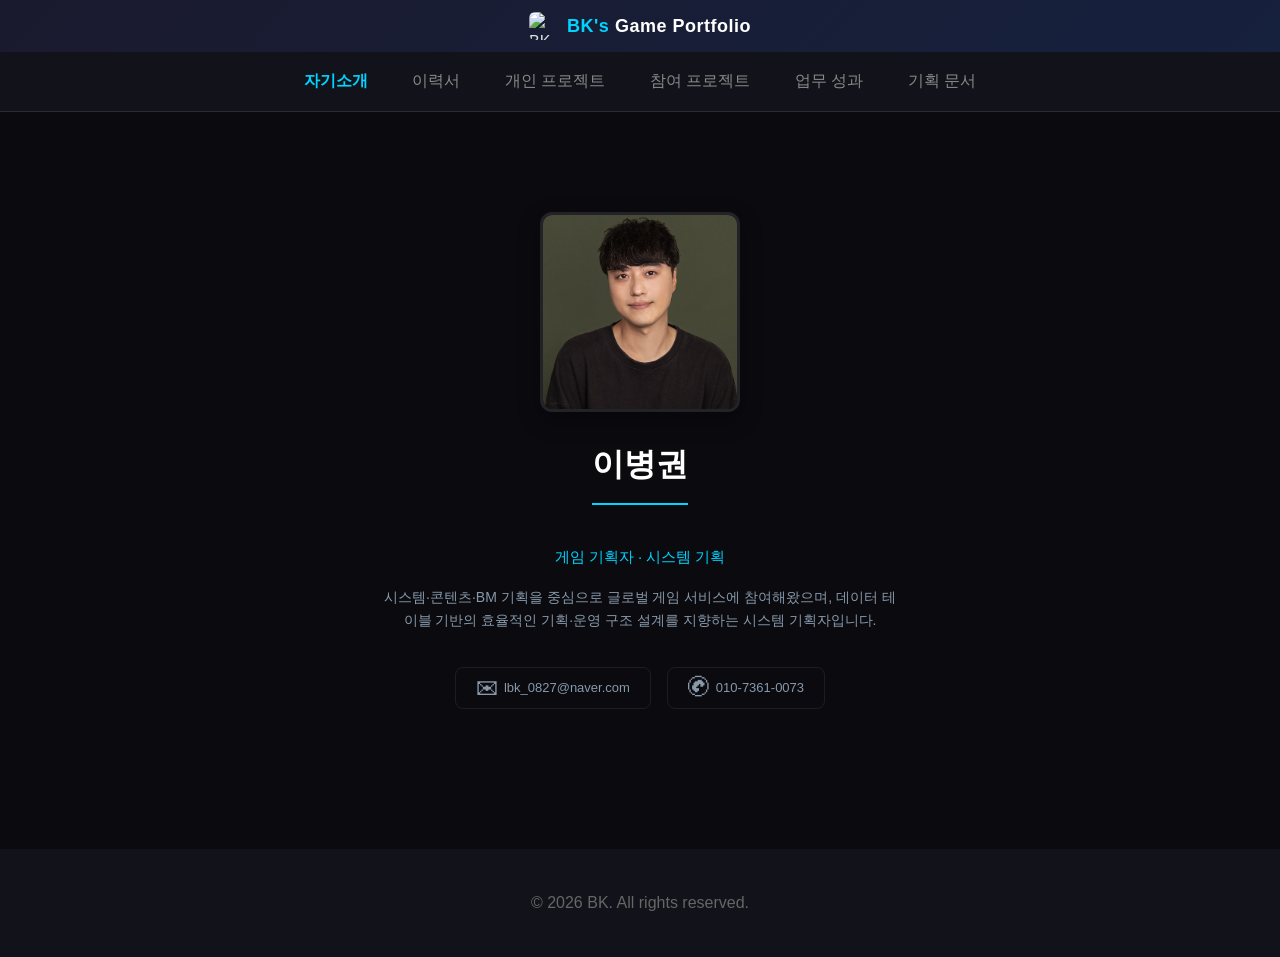
==== commit a0d1101b: "fix: 프로필 사진 화질 개선 (브라우저 과다 축소 해소) - 1132x1252 원본을 160~210px로 표시하며 약 7배 축소되어 흐릿하던 문제 해결 - 표시 크기에 맞춘 5" ====
--- a/index.html
+++ b/index.html
@@ -33,7 +33,7 @@
         <section id="intro" class="page active">
 
             <div class="intro-minimal">
-                <img src="IMG_Profile/MyPic.png" alt="이병권 프로필 사진" class="intro-profile-img">
+                <img src="IMG_Profile/MyPic_display.webp" alt="이병권 프로필 사진" class="intro-profile-img">
                 <h2 class="intro-name">이병권</h2>
                 <p class="intro-title">게임 기획자 · 시스템 기획</p>
                 <p class="intro-tagline">시스템·콘텐츠·BM 기획을 중심으로 글로벌 게임 서비스에 참여해왔으며, 데이터 테이블 기반의 효율적인 기획·운영 구조 설계를 지향하는 시스템 기획자입니다.</p>
@@ -58,7 +58,7 @@
             <h3 class="section-sub-title" style="margin-top: 0;">개인 정보</h3>
             <div class="about-info">
                 <div class="about-info-left">
-                    <img src="IMG_Profile/MyPic.png" alt="BK 프로필 사진" class="about-profile-img">
+                    <img src="IMG_Profile/MyPic_display.webp" alt="BK 프로필 사진" class="about-profile-img">
                 </div>
                 <div class="about-info-right">
                     <div class="info-item">
